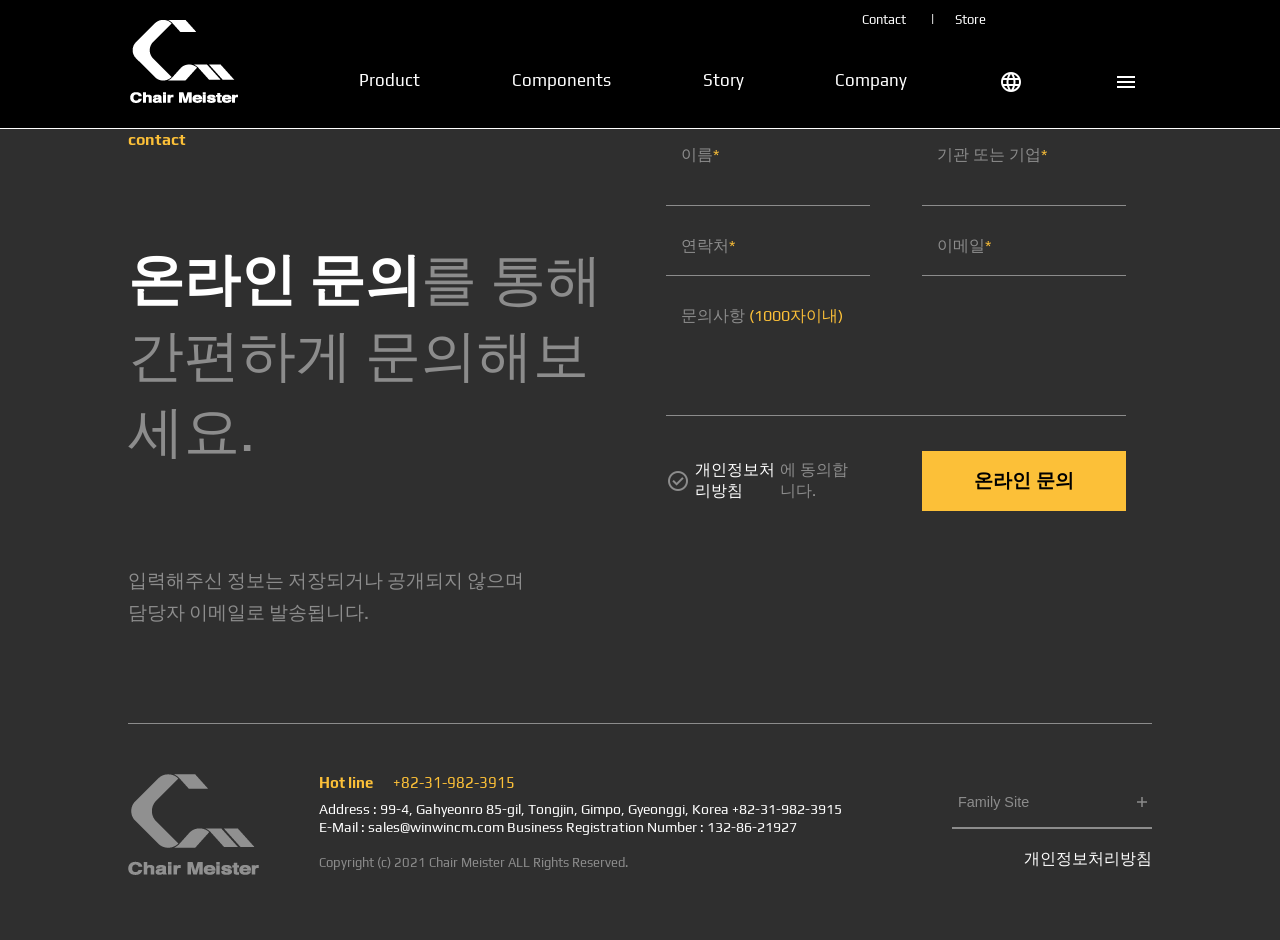
==== index.html @ ace6c412 "add add" ====
<!DOCTYPE html>
<html lang="ko">
  <head>
    <meta charset="UTF-8" />
    <meta http-equiv="X-UA-Compatible" content="IE=edge" />
    <meta name="viewport" content="width=device-width, initial-scale=1.0" />
    <title>체어마이스터 클론</title>
    <link rel="stylesheet" href="./css/common.css" />
    <link
      rel="stylesheet"
      href="https://fonts.googleapis.com/css2?family=Material+Symbols+Outlined:opsz,wght,FILL,GRAD@20..48,100..700,0..1,-50..200"
    />
  </head>
  <body>
    <header>
      <!-- <div class="bg"></div> -->
      <div class="visual-container">
        <div class="visual-wrap">
          <div class="logo">
            <a href="#" title="logo">
              <h1>
                <img src="./Img/logo/logo.png" alt="" />
              </h1>
            </a>
          </div>

          <!--****************************** nav ************************************ -->
          <div class="nav-wrap">
            <div class="nav-top">
              <!-- 퀵리스트 -->
              <div class="quick-list">
                <ul>
                  <li href="#">
                    <a href="#">Contact</a>
                  </li>
                  <li>
                    <a href="#">Store</a>
                  </li>
                </ul>
              </div>
              <!-- SNS -->
              <div class="sns">
                <ul>
                  <li>
                    <a href="#">
                      <img src="./Img/sns_icon/youtube2.png" alt="youtube" />
                    </a>
                  </li>
                  <li>
                    <a href="#">
                      <img src="./Img/sns_icon/facebook.png" alt="youtube" />
                    </a>
                  </li>
                  <li>
                    <a href="#">
                      <img src="./Img/sns_icon/instagram.png" alt="youtube" />
                    </a>
                  </li>
                  <li>
                    <a href="#">
                      <img src="./Img/sns_icon/twitter.png" alt="youtube" />
                    </a>
                  </li>
                </ul>
              </div>
            </div>

            <div class="nav-bottom">
              <ul>
                <li>
                  <div class="yellow-line">
                    <a href="#">Product</a>
                  </div>
                  <div class="nav-2dep">
                    <ul>
                      <li>
                        <a href="#">Task chair</a>
                      </li>
                      <li>
                        <a href="#">Multi chair</a>
                      </li>
                      <li>
                        <a href="#">Stool</a>
                      </li>
                    </ul>
                  </div>
                </li>
                <li>
                  <div class="yellow-line">
                    <a href="#">Components</a>
                  </div>
                  <div class="nav-2dep">
                    <ul>
                      <li>
                        <a href="#">Task chair</a>
                      </li>
                      <li>
                        <a href="#">Multi chair</a>
                      </li>
                      <li>
                        <a href="#">Stool</a>
                      </li>
                    </ul>
                  </div>
                </li>
                <li>
                  <div class="yellow-line">
                    <a href="#">Story</a>
                  </div>
                  <div class="nav-2dep">
                    <ul>
                      <li>
                        <a href="#">디자인&필라소피</a>
                      </li>
                      <li>
                        <a href="#">생산 및 테스트설비</a>
                      </li>
                      <li>
                        <a href="#">해외시장 개척</a>
                      </li>
                      <li>
                        <a href="#">국내 해외 납품사례</a>
                      </li>
                    </ul>
                  </div>
                </li>
                <li>
                  <div class="yellow-line">
                    <a href="#">Company</a>
                  </div>
                  <div class="nav-2dep">
                    <ul>
                      <li>
                        <a href="#">회사개요</a>
                      </li>
                      <li>
                        <a href="#">연혁</a>
                      </li>
                      <li>
                        <a href="#">사업장 안내</a>
                      </li>
                    </ul>
                  </div>
                </li>
                <li>
                  <a href="#">
                    <div class="language-box">
                      <span class="material-symbols-outlined"> language </span>
                      <!-- <ul>
                        <li>
                          <a href="#">KR</a>
                        </li>
                      </ul> -->
                    </div>
                  </a>
                </li>
                <li>
                  <a href="#">
                    <span class="material-symbols-outlined"> menu </span>
                  </a>
                </li>
              </ul>
            </div>
          </div>
        </div>
      </div>
    </header>

    <footer>
      <div class="footer-container">
        <div class="footer-top-wrap">
          <div class="footer-top">
            <div class="footer-top-left">
              <!-- 푸터 왼쪽 -->
              <span>contact</span>
              <h5>
                <span>온라인 문의</span>를 통해 <br />
                간편하게 문의해보세요.
              </h5>
              <p>
                입력해주신 정보는 저장되거나 공개되지 않으며 <br />
                담당자 이메일로 발송됩니다.
              </p>
            </div>
            <!-- 푸터 오른쪽 -->
            <form class="footer-top-right">
              <div class="footer-top-contents">
                <ul>
                  <li>
                    <div>이름<span>*</span></div>
                    <input type="text" />
                  </li>
                  <li>
                    <div>기관 또는 기업<span>*</span></div>
                    <input type="text" />
                  </li>
                  <li>
                    <div>연락처<span>*</span></div>
                    <input type="text" />
                  </li>
                  <li>
                    <div>이메일<span>*</span></div>
                    <input type="text" />
                  </li>
                  <li>
                    <div>문의사항 <span>(1000자이내)</span></div>
                    <textarea name="" id="" cols="30" rows="10"></textarea>
                  </li>
                </ul>
                <div class="footer-contact-btn">
                  <div class="agree-check-box">
                    <input type="check-box" id="onlineAgree" />
                    <label for="onlineAgree">
                      <span class="material-symbols-outlined">
                        check_circle
                      </span>
                      <a href="#">개인정보처리방침</a>에 동의합니다.
                    </label>
                  </div>
                  <button type="button">온라인 문의</button>
                </div>
              </div>
            </form>
          </div>
        </div>
        <div class="footer-bottom-container">
          <div class="footer-bottom-wrap">
            <div class="footer-bottom-left-wrap">
              <div class="footer-bottom-left">
                <img src="./Img/logo/footer_logo.png" alt="logo" />
                <div class="footer-adress">
                  <div class="footer-adress-text">
                    <p><span>Hot line</span>+82-31-982-3915</p>
                  </div>
                  <div class="footer-adress-text">
                    <p>
                      <span
                        >Address : 99-4, Gahyeonro 85-gil, Tongjin, Gimpo,
                        Gyeonggi, Korea </span
                      >+82-31-982-3915
                    </p>
                  </div>
                  <div class="footer-adress-text">
                    <p>
                      <span> E-Mail : sales@winwincm.com</span>
                      Business Registration Number : 132-86-21927
                    </p>
                  </div>
                  <div class="footer-copyright">
                    Copyright (c) 2021 Chair Meister ALL Rights Reserved.
                  </div>
                </div>
              </div>
            </div>
            <div class="footer-bottom-right">
              <div class="family-site-wrap">
                <div class="family-site-box">
                  <button>Family Site</button>
                  <span class="material-symbols-outlined"> add </span>
                  <ul>
                    <li><a href="#">Family Site1</a></li>
                    <li><a href="#">Family Site2</a></li>
                    <li><a href="#">Family Site3</a></li>
                  </ul>
                </div>
                <div class="personal"><a href="#">개인정보처리방침</a></div>
              </div>
            </div>
          </div>
        </div>
      </div>
    </footer>
  </body>
</html>
---- css/common.css ----
@charset "UTF-8";
@import url(../css/style.css);
@import url(../css/taskChair.css);
@import url(../css/multiChair.css);
@import url(../css/stool.css);
@import url(../css/siteMap.css);
@import url("https://fonts.googleapis.com/css2?family=Montserrat:wght@400;600;700&display=swap");
@import url("https://fonts.googleapis.com/css2?family=Play&display=swap");
html,
body {
  margin: 0px;
  padding: 0px;
  font-size: 16px;
  font-family: "Montserrat", sans-serif;
  /* background-color: grey; */
}

h1,
h2,
h3,
h4,
p,
figure {
  margin: 0px;
}

ul,
li {
  list-style-type: none;
  margin: 0px;
  padding: 0px;
}

img {
  vertical-align: middle;
}

a {
  color: #555;
  text-decoration: none;
}

* {
  box-sizing: border-box;
}

::after,
::before,
i,
em,
strong,
b,
code {
  display: inline-block;
}

/* header */
header::after {
  content: "";
  display: none;
  width: 100%;
  height: 300px;
  background-color: #fff;
}
header .visual-container {
  width: 100%;
}
header .visual-container .visual-wrap {
  width: 100%;
  top: 0;
  left: 0;
  right: 0;
  margin: 0 auto;
  display: flex;
  align-items: center;
  border-bottom: 1px solid #fff;
  background-color: #000;
  position: fixed;
  z-index: 999;
}
header .visual-container .visual-wrap .logo {
  top: 20px;
  left: 130px;
  position: absolute;
}
header .visual-container .visual-wrap .logo h1 img {
  width: 100%;
}
header .visual-container .visual-wrap .nav-wrap {
  width: 100%;
  /* nav-top */
}
header .visual-container .visual-wrap .nav-wrap .nav-top {
  width: 80%;
  margin: 0 auto;
  display: flex;
  justify-content: flex-end;
  right: 0;
}
header .visual-container .visual-wrap .nav-wrap .nav-top .quick-list {
  width: 150px;
  line-height: 12px;
}
header .visual-container .visual-wrap .nav-wrap .nav-top .quick-list ul {
  display: flex;
  font-family: "Play", sans-serif;
}
header .visual-container .visual-wrap .nav-wrap .nav-top .quick-list ul li:nth-child(1)::after {
  content: "|";
  color: #fff;
  margin: 0 20px;
}
header .visual-container .visual-wrap .nav-wrap .nav-top .quick-list ul li a {
  line-height: 40px;
  color: #fff;
  font-size: 13px;
  -webkit-text-decoration: none solid rgba(0, 0, 0, 0.73);
          text-decoration: none solid rgba(0, 0, 0, 0.73);
}
header .visual-container .visual-wrap .nav-wrap .nav-top .sns {
  line-height: 12px;
  margin: 0 20px;
}
header .visual-container .visual-wrap .nav-wrap .nav-top .sns ul {
  width: 100px;
  display: flex;
}
header .visual-container .visual-wrap .nav-wrap .nav-top .sns ul li {
  margin-right: 10px;
}
header .visual-container .visual-wrap .nav-wrap .nav-top .sns ul li:nth-child(4) {
  margin-right: 0px;
}
header .visual-container .visual-wrap .nav-wrap .nav-top .sns ul li a {
  line-height: 40px;
}
header .visual-container .visual-wrap .nav-wrap .nav-top .sns ul li a img {
  width: 100%;
}
header .visual-container .visual-wrap .nav-wrap .nav-bottom {
  width: 85%;
  margin: 30px auto;
  display: flex;
  justify-content: flex-end;
}
header .visual-container .visual-wrap .nav-wrap .nav-bottom > ul {
  width: 80%;
  display: flex;
  justify-content: space-between;
}
header .visual-container .visual-wrap .nav-wrap .nav-bottom > ul > li {
  position: relative;
  margin: 0 auto;
}
header .visual-container .visual-wrap .nav-wrap .nav-bottom > ul > li .yellow-line {
  width: 100%;
}
header .visual-container .visual-wrap .nav-wrap .nav-bottom > ul > li .yellow-line::after {
  position: absolute;
  bottom: 8px;
  left: 0;
  content: "";
  width: 0;
  height: 1px;
  border-bottom: 8px solid #fcc038;
  z-index: -1;
  transform: scaleX(0);
  transition: transform 250ms ease-in-out;
}
header .visual-container .visual-wrap .nav-wrap .nav-bottom > ul > li .yellow-line:hover::after {
  width: 100%;
  transform: scaleX(1);
}
header .visual-container .visual-wrap .nav-wrap .nav-bottom > ul > li .yellow-line a {
  color: #fff;
  font-size: 17px;
  font-family: "Play", sans-serif;
}
header .visual-container .visual-wrap .nav-wrap .nav-bottom > ul > li:nth-child(5) a {
  color: #fff;
  position: relative;
}
header .visual-container .visual-wrap .nav-wrap .nav-bottom > ul > li:nth-child(5) a .language-box::after {
  display: block;
  position: absolute;
  content: "";
  top: -2px;
  left: -1px;
  width: 100%;
  height: 0;
  z-index: -1;
  border-radius: 16px;
}
header .visual-container .visual-wrap .nav-wrap .nav-bottom > ul > li:nth-child(5) a .language-box:hover::after {
  padding: 0 2px;
  background-color: red;
  width: 100%;
  height: 70px;
  transition: all 500ms;
}
header .visual-container .visual-wrap .nav-wrap .nav-bottom > ul > li:nth-child(6) a {
  color: #fff;
}
header .visual-container .visual-wrap .nav-wrap .nav-bottom > ul .nav-2dep {
  display: none;
  width: 100%;
  position: absolute;
  top: 70px;
  text-align: center;
  z-index: 999;
}
header .visual-container .visual-wrap .nav-wrap .nav-bottom > ul .nav-2dep ul {
  display: flex;
  flex-direction: column;
}
header .visual-container .visual-wrap .nav-wrap .nav-bottom > ul .nav-2dep ul li {
  white-space: nowrap;
  position: relative;
  margin: 0 auto;
}
header .visual-container .visual-wrap .nav-wrap .nav-bottom > ul .nav-2dep ul li::after {
  display: block;
  position: absolute;
  content: "";
  left: 0;
  bottom: 0;
  width: 0;
  height: 1;
  border-bottom: 1px solid #000;
  transform: scaleX(0);
  transition: transform 250ms ease-in-out;
}
header .visual-container .visual-wrap .nav-wrap .nav-bottom > ul .nav-2dep ul li:hover::after {
  width: 100%;
  transform: scaleX(1);
}
header .visual-container .visual-wrap .nav-wrap .nav-bottom > ul .nav-2dep ul li a {
  line-height: 30px;
  -webkit-text-decoration: none solid #8c8c8c;
          text-decoration: none solid #8c8c8c;
  font-size: 14px;
  font-family: "Play", sans-serif;
}
header .visual-container .visual-wrap .nav-wrap .nav-bottom > ul .nav-2dep ul li a:hover {
  color: #000;
  transition: all 300ms;
}

/* footer */
.footer-container {
  width: 100%;
  background-color: #2f2f2f;
  font-family: "Play", sans-serif;
}
.footer-container .footer-top-wrap {
  width: 80%;
  margin: 0 auto;
  border-bottom: 1px solid #8c8c8c;
  margin-bottom: 50px;
}
.footer-container .footer-top-wrap .footer-top {
  display: flex;
  justify-content: space-between;
}
.footer-container .footer-top-wrap .footer-top .footer-top-left {
  width: 50%;
  padding: 130px 0 94px;
}
.footer-container .footer-top-wrap .footer-top .footer-top-left > span {
  font-size: 16px;
  font-weight: bold;
  color: #fcc038;
}
.footer-container .footer-top-wrap .footer-top .footer-top-left h5 {
  font-size: 56px;
  color: #8c8c8c;
  font-weight: 300;
}
.footer-container .footer-top-wrap .footer-top .footer-top-left h5 span {
  color: #fff;
  font-weight: bold;
}
.footer-container .footer-top-wrap .footer-top .footer-top-left p {
  font-size: 1.2rem;
  line-height: 1.68;
  color: #8c8c8c;
  font-weight: 300;
}
.footer-container .footer-top-wrap .footer-top .footer-top-right {
  width: 50%;
  padding: 130px 0 94px;
  font-family: "Play", sans-serif;
}
.footer-container .footer-top-wrap .footer-top .footer-top-right .footer-top-contents {
  width: 100%;
}
.footer-container .footer-top-wrap .footer-top .footer-top-right .footer-top-contents ul {
  width: 100%;
  display: flex;
  flex-wrap: wrap;
  justify-content: space-around;
  border-bottom: #8c8c8c;
}
.footer-container .footer-top-wrap .footer-top .footer-top-right .footer-top-contents ul ::after {
  content: "";
  position: absolute;
  bottom: 0;
  left: 0;
  width: 100%;
  height: 1px;
  background-color: #8c8c8c;
}
.footer-container .footer-top-wrap .footer-top .footer-top-right .footer-top-contents ul li {
  position: relative;
  width: 40%;
  margin: 15px 10px;
  padding: 0 15px;
}
.footer-container .footer-top-wrap .footer-top .footer-top-right .footer-top-contents ul li:nth-child(5) {
  width: 90%;
}
.footer-container .footer-top-wrap .footer-top .footer-top-right .footer-top-contents ul li:nth-child(5) > div {
  float: left;
}
.footer-container .footer-top-wrap .footer-top .footer-top-right .footer-top-contents ul li:nth-child(5) textarea {
  width: 100%;
  height: 85px;
  border: 0;
  background-color: transparent;
  resize: none;
}
.footer-container .footer-top-wrap .footer-top .footer-top-right .footer-top-contents ul li div {
  float: left;
  color: #8c8c8c;
}
.footer-container .footer-top-wrap .footer-top .footer-top-right .footer-top-contents ul li div > span {
  color: #fcc038;
}
.footer-container .footer-top-wrap .footer-top .footer-top-right .footer-top-contents ul li input {
  float: left;
  width: calc(100% - 70px);
  height: 40px;
  border: 0;
  background-color: transparent;
}
.footer-container .footer-top-wrap .footer-top .footer-top-right .footer-top-contents .footer-contact-btn {
  display: flex;
  justify-content: center;
  align-items: center;
  margin-top: 20px;
}
.footer-container .footer-top-wrap .footer-top .footer-top-right .footer-top-contents .footer-contact-btn .agree-check-box {
  width: 50%;
}
.footer-container .footer-top-wrap .footer-top .footer-top-right .footer-top-contents .footer-contact-btn .agree-check-box > input {
  display: none;
}
.footer-container .footer-top-wrap .footer-top .footer-top-right .footer-top-contents .footer-contact-btn .agree-check-box > label {
  width: 72%;
  display: flex;
  align-items: center;
  color: #8c8c8c;
}
.footer-container .footer-top-wrap .footer-top .footer-top-right .footer-top-contents .footer-contact-btn .agree-check-box > label .material-symbols-outlined {
  color: #8c8c8c;
  margin-right: 5px;
}
.footer-container .footer-top-wrap .footer-top .footer-top-right .footer-top-contents .footer-contact-btn .agree-check-box > label > a {
  color: #fff;
}
.footer-container .footer-top-wrap .footer-top .footer-top-right .footer-top-contents .footer-contact-btn button {
  width: 40%;
  height: 60px;
  border: none;
  font-size: 1.2rem;
  font-weight: bold;
  color: #000;
  background-color: #fcc038;
}
.footer-container .footer-bottom-container {
  width: 100%;
}
.footer-container .footer-bottom-container .footer-bottom-wrap {
  display: flex;
  width: 80%;
  margin: 0 auto;
  padding-bottom: 65px;
}
.footer-container .footer-bottom-container .footer-bottom-wrap .footer-bottom-left-wrap {
  width: 100%;
}
.footer-container .footer-bottom-container .footer-bottom-wrap .footer-bottom-left-wrap .footer-bottom-left {
  display: flex;
}
.footer-container .footer-bottom-container .footer-bottom-wrap .footer-bottom-left-wrap .footer-bottom-left .footer-adress {
  margin-left: 60px;
}
.footer-container .footer-bottom-container .footer-bottom-wrap .footer-bottom-left-wrap .footer-bottom-left .footer-adress .footer-adress-text:nth-child(1) {
  margin-bottom: 10px;
  font-size: 15px;
  color: #fcc038;
}
.footer-container .footer-bottom-container .footer-bottom-wrap .footer-bottom-left-wrap .footer-bottom-left .footer-adress .footer-adress-text:nth-child(1) span {
  font-weight: bold;
  margin-right: 20px;
}
.footer-container .footer-bottom-container .footer-bottom-wrap .footer-bottom-left-wrap .footer-bottom-left .footer-adress .footer-adress-text:nth-child(2) {
  font-size: 14px;
  color: #fff;
  margin-bottom: 2px;
}
.footer-container .footer-bottom-container .footer-bottom-wrap .footer-bottom-left-wrap .footer-bottom-left .footer-adress .footer-adress-text:nth-child(3) {
  font-size: 14px;
  color: #fff;
  margin-bottom: 20px;
}
.footer-container .footer-bottom-container .footer-bottom-wrap .footer-bottom-left-wrap .footer-bottom-left .footer-adress .footer-copyright {
  font-size: 13px;
  color: #8c8c8c;
}
.footer-container .footer-bottom-right .family-site-wrap .family-site-box {
  position: relative;
  width: 200px;
}
.footer-container .footer-bottom-right .family-site-wrap .family-site-box button {
  display: block;
  width: 100%;
  height: 55px;
  line-height: 55px;
  text-align: left;
  font-size: 0.9rem;
  color: #8c8c8c;
  background-color: transparent;
  /* color: rgba(255, 255, 255, 0.63); */
  border-width: 0px;
  border-bottom: 2px solid #8c8c8c;
}
.footer-container .footer-bottom-right .family-site-wrap .family-site-box span {
  position: absolute;
  font-size: 20px;
  right: 0;
  top: 18px;
  color: #8c8c8c;
}
.footer-container .footer-bottom-right .family-site-wrap .family-site-box ul {
  display: none;
  width: 100%;
  position: absolute;
  bottom: 100%;
  padding: 10px 0;
  font-size: 14px;
  background-color: #fff;
  line-height: 25px;
}
.footer-container .footer-bottom-right .family-site-wrap .family-site-box ul li a {
  padding: 10px;
}
.footer-container .footer-bottom-right .family-site-wrap .personal {
  margin-top: 20px;
  text-align: right;
}
.footer-container .footer-bottom-right .family-site-wrap .personal a {
  color: #fff;
}

/* ====================================== 반응형 1220px  ================================= */
@media (max-width: 1220px) {
  header .visual-container {
    width: 100%;
  }
  header .visual-container .visual-wrap {
    width: 100%;
    top: 0;
    left: 0;
    right: 0;
    margin: 0 auto;
    display: flex;
    align-items: center;
    border-bottom: 1px solid #fff;
    background-color: #000;
    position: fixed;
    z-index: 999;
  }
  header .visual-container .visual-wrap .logo {
    transform: scale(0.7);
    left: 10px;
    top: 3px;
  }
  header .visual-container .visual-wrap .logo h1 img {
    width: 100%;
  }
  header .visual-container .visual-wrap .nav-wrap {
    width: 100%;
    /* nav-top */
  }
  header .visual-container .visual-wrap .nav-wrap .nav-top {
    width: 80%;
    margin: 0 auto;
    display: none;
    justify-content: flex-end;
    right: 0;
  }
  header .visual-container .visual-wrap .nav-wrap .nav-top .quick-list {
    width: 150px;
    line-height: 12px;
  }
  header .visual-container .visual-wrap .nav-wrap .nav-top .quick-list ul {
    display: flex;
    font-family: "Play", sans-serif;
  }
  header .visual-container .visual-wrap .nav-wrap .nav-top .quick-list ul li:nth-child(1)::after {
    content: "|";
    color: #fff;
    margin: 0 20px;
  }
  header .visual-container .visual-wrap .nav-wrap .nav-top .quick-list ul li a {
    line-height: 40px;
    color: #fff;
    font-size: 13px;
    -webkit-text-decoration: none solid rgba(0, 0, 0, 0.73);
            text-decoration: none solid rgba(0, 0, 0, 0.73);
  }
  header .visual-container .visual-wrap .nav-wrap .nav-top .sns {
    line-height: 12px;
    margin: 0 20px;
  }
  header .visual-container .visual-wrap .nav-wrap .nav-top .sns ul {
    width: 100px;
    display: flex;
  }
  header .visual-container .visual-wrap .nav-wrap .nav-top .sns ul li {
    margin-right: 10px;
  }
  header .visual-container .visual-wrap .nav-wrap .nav-top .sns ul li:nth-child(4) {
    margin-right: 0px;
  }
  header .visual-container .visual-wrap .nav-wrap .nav-top .sns ul li a {
    line-height: 40px;
  }
  header .visual-container .visual-wrap .nav-wrap .nav-top .sns ul li a img {
    width: 100%;
  }
  header .visual-container .visual-wrap .nav-wrap .nav-bottom {
    width: 85%;
    margin: 30px auto;
    display: flex;
    justify-content: flex-end;
  }
  header .visual-container .visual-wrap .nav-wrap .nav-bottom > ul {
    width: 100px;
    position: relative;
    right: -70px;
  }
  header .visual-container .visual-wrap .nav-wrap .nav-bottom > ul > li {
    margin: 0 auto;
  }
  header .visual-container .visual-wrap .nav-wrap .nav-bottom > ul > li:nth-child(-n+4) {
    display: none;
  }
  header .visual-container .visual-wrap .nav-wrap .nav-bottom > ul > li .yellow-line {
    width: 100%;
  }
  header .visual-container .visual-wrap .nav-wrap .nav-bottom > ul > li .yellow-line::after {
    position: absolute;
    bottom: 8px;
    left: 0;
    content: "";
    width: 0;
    height: 1px;
    border-bottom: 8px solid #fcc038;
    z-index: -1;
    transform: scaleX(0);
    transition: transform 250ms ease-in-out;
  }
  header .visual-container .visual-wrap .nav-wrap .nav-bottom > ul > li .yellow-line:hover::after {
    width: 100%;
    transform: scaleX(1);
  }
  header .visual-container .visual-wrap .nav-wrap .nav-bottom > ul > li .yellow-line a {
    color: #fff;
    font-size: 17px;
    font-family: "Play", sans-serif;
  }
  header .visual-container .visual-wrap .nav-wrap .nav-bottom > ul > li:nth-child(5) a {
    color: #fff;
    position: relative;
  }
  header .visual-container .visual-wrap .nav-wrap .nav-bottom > ul > li:nth-child(5) a .language-box::after {
    display: block;
    position: absolute;
    content: "";
    top: -2px;
    left: -1px;
    width: 100%;
    height: 0;
    z-index: -1;
    border-radius: 16px;
  }
  header .visual-container .visual-wrap .nav-wrap .nav-bottom > ul > li:nth-child(5) a .language-box:hover::after {
    padding: 0 2px;
    background-color: red;
    width: 100%;
    height: 70px;
    transition: all 500ms;
  }
  header .visual-container .visual-wrap .nav-wrap .nav-bottom > ul > li:nth-child(6) a {
    color: #fff;
  }
  header .visual-container .visual-wrap .nav-wrap .nav-bottom > ul .nav-2dep {
    display: none;
    width: 100%;
    position: absolute;
    top: 70px;
    text-align: center;
    z-index: 999;
  }
  header .visual-container .visual-wrap .nav-wrap .nav-bottom > ul .nav-2dep ul {
    display: flex;
    flex-direction: column;
  }
  header .visual-container .visual-wrap .nav-wrap .nav-bottom > ul .nav-2dep ul li {
    white-space: nowrap;
    position: relative;
    margin: 0 auto;
  }
  header .visual-container .visual-wrap .nav-wrap .nav-bottom > ul .nav-2dep ul li::after {
    display: block;
    position: absolute;
    content: "";
    left: 0;
    bottom: 0;
    width: 0;
    height: 1;
    border-bottom: 1px solid #000;
    transform: scaleX(0);
    transition: transform 250ms ease-in-out;
  }
  header .visual-container .visual-wrap .nav-wrap .nav-bottom > ul .nav-2dep ul li:hover::after {
    width: 100%;
    transform: scaleX(1);
  }
  header .visual-container .visual-wrap .nav-wrap .nav-bottom > ul .nav-2dep ul li a {
    line-height: 30px;
    -webkit-text-decoration: none solid #8c8c8c;
            text-decoration: none solid #8c8c8c;
    font-size: 14px;
    font-family: "Play", sans-serif;
  }
  header .visual-container .visual-wrap .nav-wrap .nav-bottom > ul .nav-2dep ul li a:hover {
    color: #000;
    transition: all 300ms;
  }
}
/* ===========================  반응형 1024px  =============================================== */
@media (max-width: 1024px) {
  /* footer */
  .footer-container {
    width: 100%;
    background-color: #2f2f2f;
    font-family: "Play", sans-serif;
  }
  .footer-container .footer-top-wrap .footer-top {
    display: block;
  }
  .footer-container .footer-top-wrap .footer-top .footer-top-left {
    width: 100%;
    text-align: center;
  }
  .footer-container .footer-top-wrap .footer-top .footer-top-left > span {
    font-size: 16px;
    font-weight: bold;
    color: #fcc038;
  }
  .footer-container .footer-top-wrap .footer-top .footer-top-left h5 {
    font-size: 56px;
    color: #8c8c8c;
    font-weight: 300;
  }
  .footer-container .footer-top-wrap .footer-top .footer-top-left h5 span {
    color: #fff;
    font-weight: bold;
  }
  .footer-container .footer-top-wrap .footer-top .footer-top-left p {
    font-size: 1.2rem;
    line-height: 1.68;
    color: #8c8c8c;
    font-weight: 300;
  }
  .footer-container .footer-top-wrap .footer-top .footer-top-right {
    width: 50%;
    padding: 130px 0 94px;
    font-family: "Play", sans-serif;
  }
  .footer-container .footer-top-wrap .footer-top .footer-top-right .footer-top-contents {
    width: 100%;
  }
  .footer-container .footer-top-wrap .footer-top .footer-top-right .footer-top-contents ul {
    width: 100%;
    display: flex;
    flex-wrap: wrap;
    justify-content: space-around;
    border-bottom: #8c8c8c;
  }
  .footer-container .footer-top-wrap .footer-top .footer-top-right .footer-top-contents ul ::after {
    content: "";
    position: absolute;
    bottom: 0;
    left: 0;
    width: 100%;
    height: 1px;
    background-color: #8c8c8c;
  }
  .footer-container .footer-top-wrap .footer-top .footer-top-right .footer-top-contents ul li {
    position: relative;
    width: 40%;
    margin: 15px 10px;
    padding: 0 15px;
  }
  .footer-container .footer-top-wrap .footer-top .footer-top-right .footer-top-contents ul li:nth-child(5) {
    width: 90%;
  }
  .footer-container .footer-top-wrap .footer-top .footer-top-right .footer-top-contents ul li:nth-child(5) > div {
    float: left;
  }
  .footer-container .footer-top-wrap .footer-top .footer-top-right .footer-top-contents ul li:nth-child(5) textarea {
    width: 100%;
    height: 85px;
    border: 0;
    background-color: transparent;
    resize: none;
  }
  .footer-container .footer-top-wrap .footer-top .footer-top-right .footer-top-contents ul li div {
    float: left;
    color: #8c8c8c;
  }
  .footer-container .footer-top-wrap .footer-top .footer-top-right .footer-top-contents ul li div > span {
    color: #fcc038;
  }
  .footer-container .footer-top-wrap .footer-top .footer-top-right .footer-top-contents ul li input {
    float: left;
    width: calc(100% - 70px);
    height: 40px;
    border: 0;
    background-color: transparent;
  }
  .footer-container .footer-top-wrap .footer-top .footer-top-right .footer-top-contents .footer-contact-btn {
    display: flex;
    justify-content: center;
    align-items: center;
    margin-top: 20px;
  }
  .footer-container .footer-top-wrap .footer-top .footer-top-right .footer-top-contents .footer-contact-btn .agree-check-box {
    width: 50%;
  }
  .footer-container .footer-top-wrap .footer-top .footer-top-right .footer-top-contents .footer-contact-btn .agree-check-box > input {
    display: none;
  }
  .footer-container .footer-top-wrap .footer-top .footer-top-right .footer-top-contents .footer-contact-btn .agree-check-box > label {
    width: 72%;
    display: flex;
    align-items: center;
    color: #8c8c8c;
  }
  .footer-container .footer-top-wrap .footer-top .footer-top-right .footer-top-contents .footer-contact-btn .agree-check-box > label .material-symbols-outlined {
    color: #8c8c8c;
    margin-right: 5px;
  }
  .footer-container .footer-top-wrap .footer-top .footer-top-right .footer-top-contents .footer-contact-btn .agree-check-box > label > a {
    color: #fff;
  }
  .footer-container .footer-top-wrap .footer-top .footer-top-right .footer-top-contents .footer-contact-btn button {
    width: 40%;
    height: 60px;
    border: none;
    font-size: 1.2rem;
    font-weight: bold;
    color: #000;
    background-color: #fcc038;
  }
  .footer-container .footer-bottom-container {
    width: 100%;
  }
  .footer-container .footer-bottom-container .footer-bottom-wrap {
    display: flex;
    width: 80%;
    margin: 0 auto;
    padding-bottom: 65px;
  }
  .footer-container .footer-bottom-container .footer-bottom-wrap .footer-bottom-left-wrap {
    width: 100%;
  }
  .footer-container .footer-bottom-container .footer-bottom-wrap .footer-bottom-left-wrap .footer-bottom-left {
    display: flex;
  }
  .footer-container .footer-bottom-container .footer-bottom-wrap .footer-bottom-left-wrap .footer-bottom-left .footer-adress {
    margin-left: 60px;
  }
  .footer-container .footer-bottom-container .footer-bottom-wrap .footer-bottom-left-wrap .footer-bottom-left .footer-adress .footer-adress-text:nth-child(1) {
    margin-bottom: 10px;
    font-size: 15px;
    color: #fcc038;
  }
  .footer-container .footer-bottom-container .footer-bottom-wrap .footer-bottom-left-wrap .footer-bottom-left .footer-adress .footer-adress-text:nth-child(1) span {
    font-weight: bold;
    margin-right: 20px;
  }
  .footer-container .footer-bottom-container .footer-bottom-wrap .footer-bottom-left-wrap .footer-bottom-left .footer-adress .footer-adress-text:nth-child(2) {
    font-size: 14px;
    color: #fff;
    margin-bottom: 2px;
  }
  .footer-container .footer-bottom-container .footer-bottom-wrap .footer-bottom-left-wrap .footer-bottom-left .footer-adress .footer-adress-text:nth-child(3) {
    font-size: 14px;
    color: #fff;
    margin-bottom: 20px;
  }
  .footer-container .footer-bottom-container .footer-bottom-wrap .footer-bottom-left-wrap .footer-bottom-left .footer-adress .footer-copyright {
    font-size: 13px;
    color: #8c8c8c;
  }
  .footer-container .footer-bottom-right .family-site-wrap .family-site-box {
    position: relative;
    width: 200px;
  }
  .footer-container .footer-bottom-right .family-site-wrap .family-site-box button {
    display: block;
    width: 100%;
    height: 55px;
    line-height: 55px;
    text-align: left;
    font-size: 0.9rem;
    color: #8c8c8c;
    background-color: transparent;
    /* color: rgba(255, 255, 255, 0.63); */
    border-width: 0px;
    border-bottom: 2px solid #8c8c8c;
  }
  .footer-container .footer-bottom-right .family-site-wrap .family-site-box span {
    position: absolute;
    font-size: 20px;
    right: 0;
    top: 18px;
    color: #8c8c8c;
  }
  .footer-container .footer-bottom-right .family-site-wrap .family-site-box ul {
    display: none;
    width: 100%;
    position: absolute;
    bottom: 100%;
    padding: 10px 0;
    font-size: 14px;
    background-color: #fff;
    line-height: 25px;
  }
  .footer-container .footer-bottom-right .family-site-wrap .family-site-box ul li a {
    padding: 10px;
  }
  .footer-container .footer-bottom-right .family-site-wrap .personal {
    margin-top: 20px;
    text-align: right;
  }
  .footer-container .footer-bottom-right .family-site-wrap .personal a {
    color: #fff;
  }
}/*# sourceMappingURL=common.css.map */
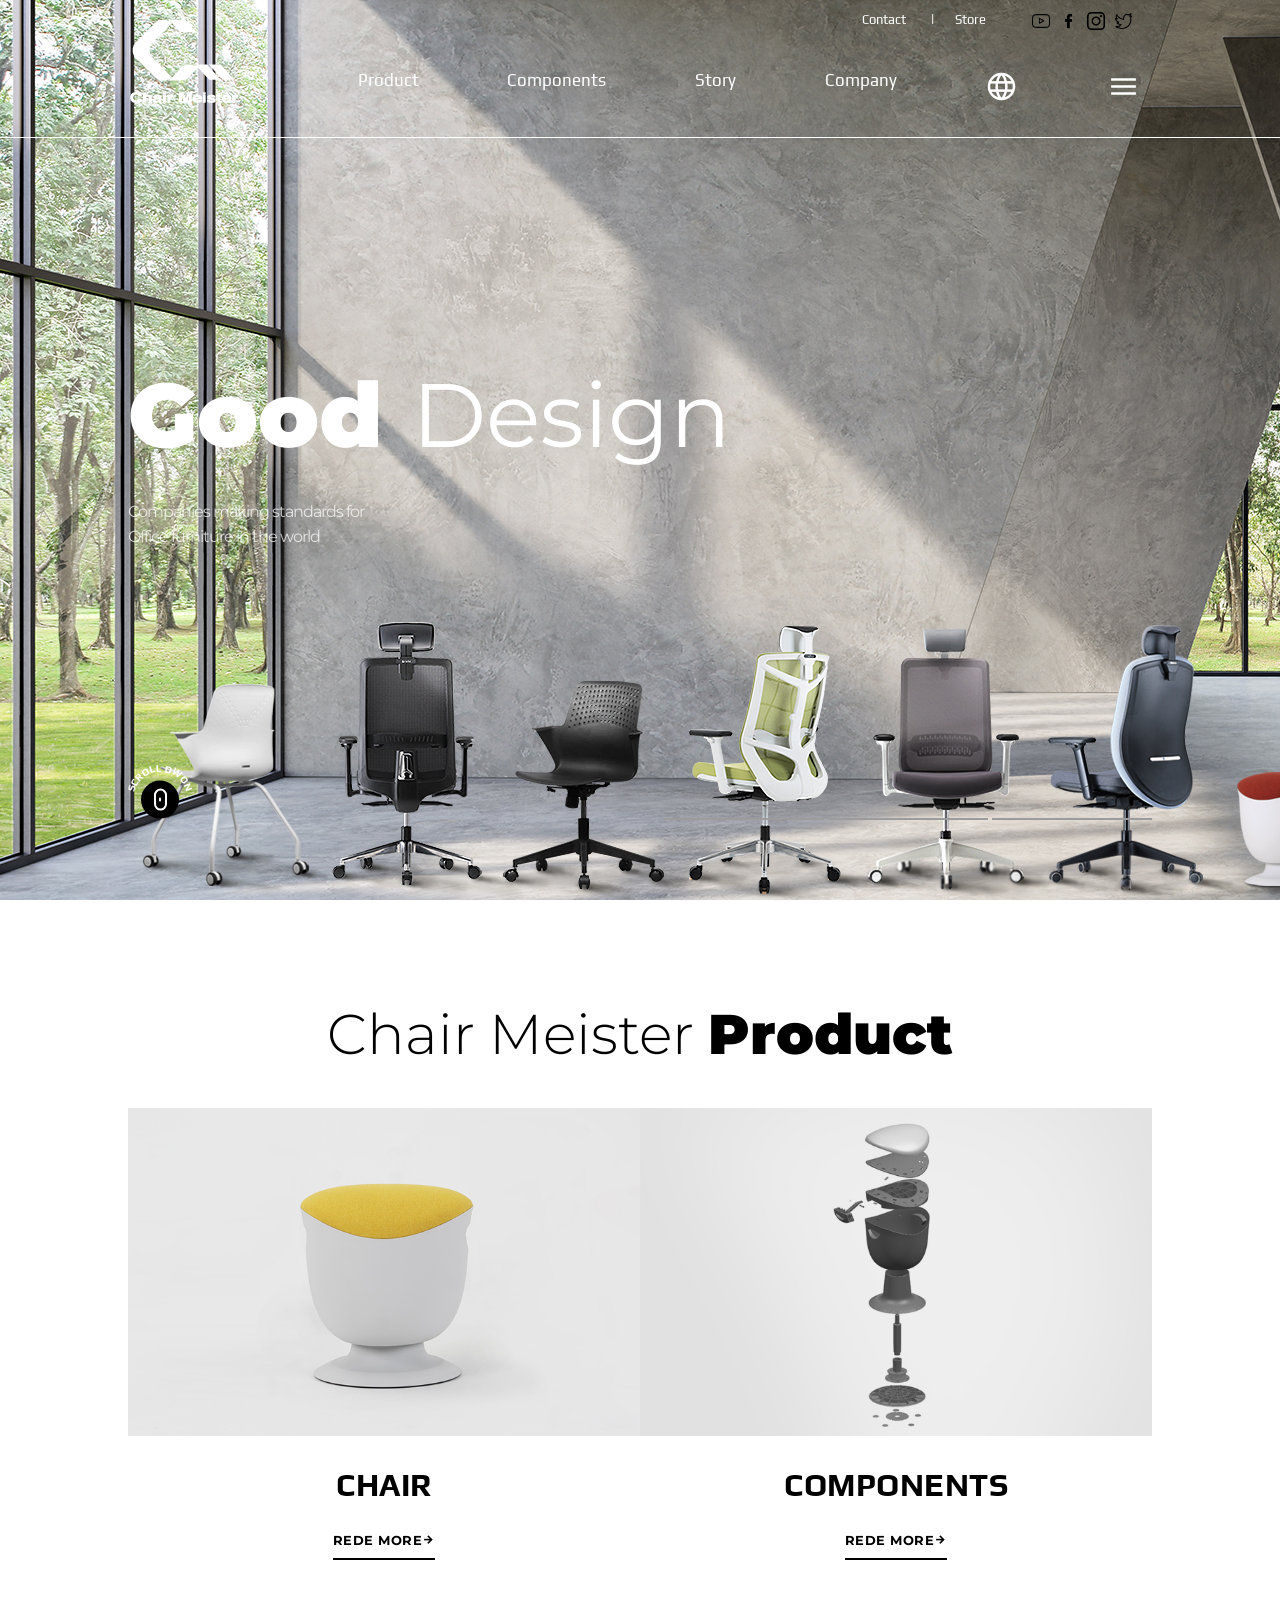
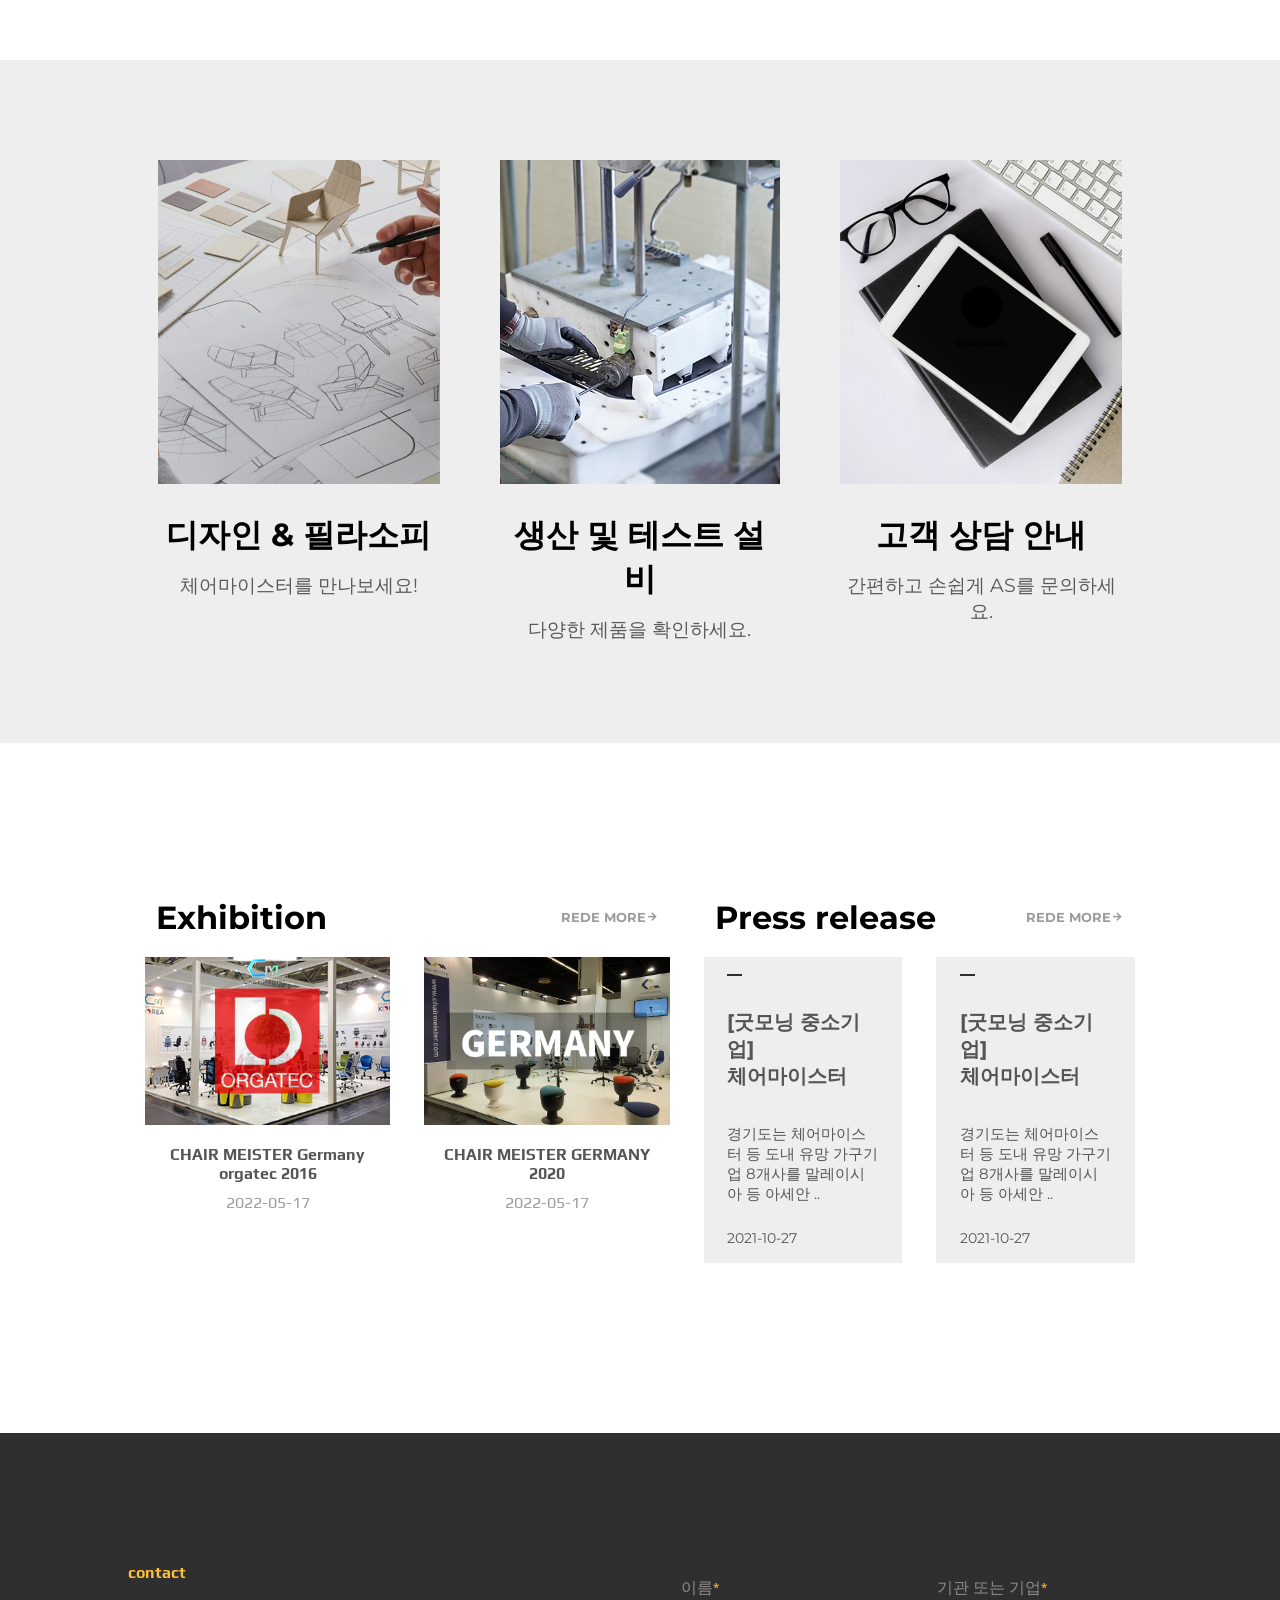
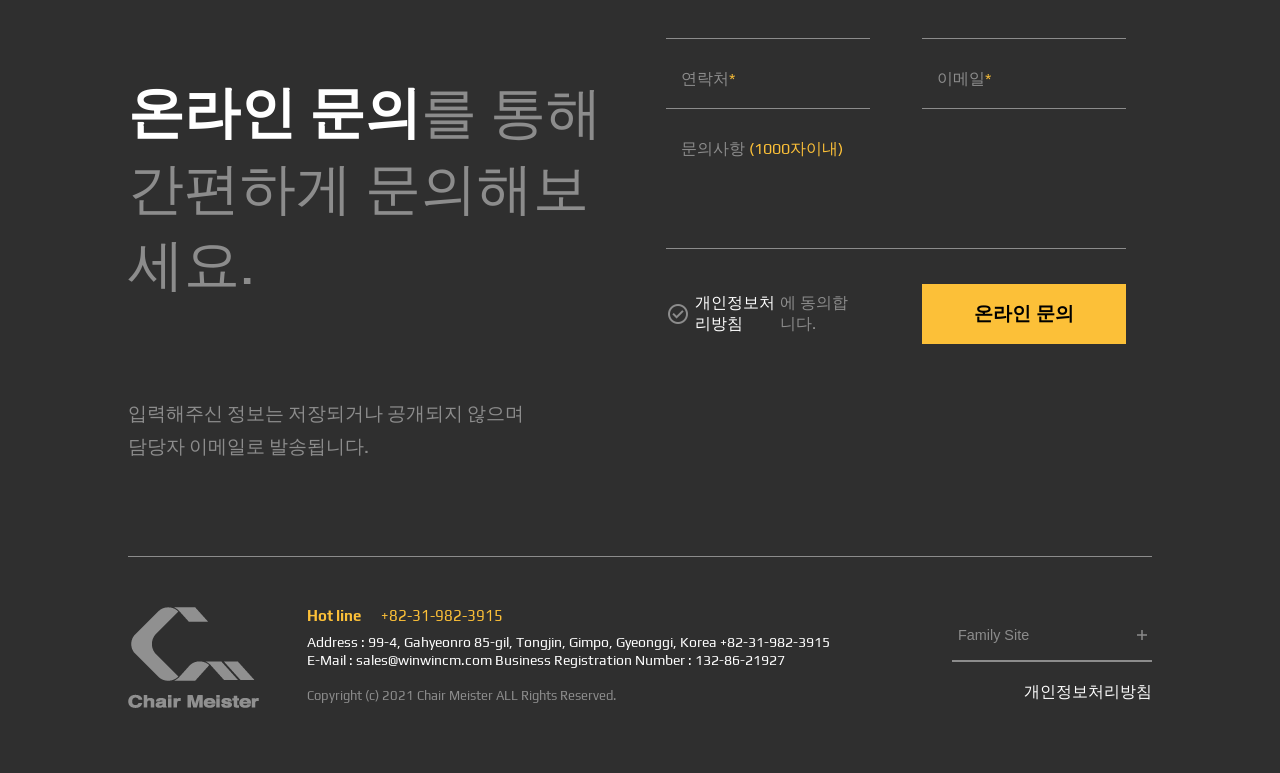
==== commit 6695f4b5: "correct_2  correct_2" ====
--- a/index.html
+++ b/index.html
@@ -4,16 +4,16 @@
     <meta charset="UTF-8" />
     <meta http-equiv="X-UA-Compatible" content="IE=edge" />
     <meta name="viewport" content="width=device-width, initial-scale=1.0" />
-    <title>체어마이스터 클론</title>
-    <link rel="stylesheet" href="./css/common.css" />
+    <title>main</title>
+    <link rel="stylesheet" href="./css/style.css" />
     <link
       rel="stylesheet"
-      href="https://fonts.googleapis.com/css2?family=Material+Symbols+Outlined:opsz,wght,FILL,GRAD@20..48,100..700,0..1,-50..200"
+      href="https://fonts.googleapis.com/css2?family=Material+Symbols+Outlined:opsz,wght,FILL,GRAD@48,400,0,0"
     />
   </head>
   <body>
     <header>
-      <!-- <div class="bg"></div> -->
+      <div class="bg"></div>
       <div class="visual-container">
         <div class="visual-wrap">
           <div class="logo">
@@ -68,9 +68,7 @@
             <div class="nav-bottom">
               <ul>
                 <li>
-                  <div class="yellow-line">
-                    <a href="#">Product</a>
-                  </div>
+                  <a href="#">Product</a>
                   <div class="nav-2dep">
                     <ul>
                       <li>
@@ -86,9 +84,7 @@
                   </div>
                 </li>
                 <li>
-                  <div class="yellow-line">
-                    <a href="#">Components</a>
-                  </div>
+                  <a href="#">Components</a>
                   <div class="nav-2dep">
                     <ul>
                       <li>
@@ -104,9 +100,7 @@
                   </div>
                 </li>
                 <li>
-                  <div class="yellow-line">
-                    <a href="#">Story</a>
-                  </div>
+                  <a href="#">Story</a>
                   <div class="nav-2dep">
                     <ul>
                       <li>
@@ -125,9 +119,7 @@
                   </div>
                 </li>
                 <li>
-                  <div class="yellow-line">
-                    <a href="#">Company</a>
-                  </div>
+                  <a href="#">Company</a>
                   <div class="nav-2dep">
                     <ul>
                       <li>
@@ -144,14 +136,7 @@
                 </li>
                 <li>
                   <a href="#">
-                    <div class="language-box">
-                      <span class="material-symbols-outlined"> language </span>
-                      <!-- <ul>
-                        <li>
-                          <a href="#">KR</a>
-                        </li>
-                      </ul> -->
-                    </div>
+                    <span class="material-symbols-outlined"> language </span>
                   </a>
                 </li>
                 <li>
@@ -165,6 +150,195 @@
         </div>
       </div>
     </header>
+
+    <div class="main-container">
+      <div class="main-contents-wrap">
+        <div class="visual-wrap">
+          <div class="visual-img-wrap">
+            <figure>
+              <img src="./Img/main_visual/main_visual_01.jpg" alt="" />
+            </figure>
+            <figure>
+              <img src="./Img/main_visual/main_visual_02.jpg" alt="" />
+            </figure>
+            <figure>
+              <img src="./Img/main_visual/main_visual_03.jpg" alt="" />
+            </figure>
+          </div>
+          <div class="visual-text-container">
+            <div class="visual-text-wrap">
+              <p><span>Good</span>Design</p>
+              <p>
+                Companies making standards for<br />
+                Office furniture in the world
+              </p>
+            </div>
+          </div>
+          <div class="icons-container">
+            <div class="icons">
+              <div class="scroll">
+                <img src="./Img/scroll_txt.png" alt="" />
+                <div class="scroll-black-box">
+                  <span></span>
+                </div>
+              </div>
+              <div class="bars">
+                <span></span>
+                <span></span>
+                <span></span>
+              </div>
+            </div>
+          </div>
+        </div>
+
+        <div class="main-product-container">
+          <div class="main-product-wrap">
+            <div class="main-product-title">
+              <h2>Chair Meister <span>Product</span></h2>
+            </div>
+            <ul>
+              <li>
+                <a href="#">
+                  <img src="./Img/main_img/main_product_img01.jpg" alt="" />
+                  <p>CHAIR</p>
+                  <div class="product-text">
+                    <span> REDE MORE </span>
+                    <span class="material-symbols-outlined">
+                      arrow_forward
+                    </span>
+                  </div>
+                </a>
+              </li>
+              <li>
+                <a href="#">
+                  <img src="./Img/main_img/main_product_img02.jpg" alt="" />
+                  <p>COMPONENTS</p>
+                  <div class="product-text">
+                    <span> REDE MORE </span>
+                    <span class="material-symbols-outlined">
+                      arrow_forward
+                    </span>
+                  </div>
+                </a>
+              </li>
+            </ul>
+          </div>
+        </div>
+
+        <div class="main-quick-container">
+          <div class="main-quick-wrap">
+            <ul>
+              <li>
+                <a href="#">
+                  <img src="./Img/main_img/main_quick_img01.jpg" alt="" />
+                  <div class="quick-text">
+                    <p>디자인 & 필라소피</p>
+                    <span>체어마이스터를 만나보세요!</span>
+                  </div>
+                </a>
+              </li>
+              <li>
+                <a href="#">
+                  <img src="./Img/main_img/main_quick_img02.jpg" alt="" />
+                  <div class="quick-text">
+                    <p>생산 및 테스트 설비</p>
+                    <span>다양한 제품을 확인하세요.</span>
+                  </div>
+                </a>
+              </li>
+              <li>
+                <a href="#">
+                  <img src="./Img/main_img/main_quick_img03.jpg" alt="" />
+                  <div class="quick-text">
+                    <p>고객 상담 안내</p>
+                    <span>간편하고 손쉽게 AS를 문의하세요.</span>
+                  </div>
+                </a>
+              </li>
+            </ul>
+          </div>
+        </div>
+
+        <div class="main-exhibition-container">
+          <div class="main-exhibition-wrap">
+            <div class="exhibition">
+              <div class="ex-title">
+                <p>Exhibition</p>
+                <div class="product-text">
+                  <span> REDE MORE </span>
+                  <span class="material-symbols-outlined"> arrow_forward </span>
+                </div>
+              </div>
+              <div class="ex-img">
+                <ul>
+                  <li>
+                    <a href="#">
+                      <img src="./Img/Exhibition/Exhibition01.jpg" alt="" />
+                      <div class="ex-text">
+                        <p>CHAIR MEISTER Germany orgatec 2016</p>
+                        <span>2022-05-17</span>
+                      </div>
+                    </a>
+                  </li>
+                  <li>
+                    <a href="#">
+                      <img src="./Img/Exhibition/Exhibition02.jpg" alt="" />
+                      <div class="ex-text">
+                        <p>CHAIR MEISTER GERMANY 2020</p>
+                        <span>2022-05-17</span>
+                      </div>
+                    </a>
+                  </li>
+                </ul>
+              </div>
+            </div>
+            <div class="release">
+              <div class="release-title">
+                <p>Press release</p>
+                <div class="product-text">
+                  <span> REDE MORE </span>
+                  <span class="material-symbols-outlined"> arrow_forward </span>
+                </div>
+              </div>
+              <ul>
+                <li>
+                  <a href="#">
+                    <div class="release-box">
+                      <span class="line"></span>
+                      <h5>
+                        [굿모닝 중소기업] <br />
+                        체어마이스터
+                      </h5>
+                      <p>
+                        경기도는 체어마이스터 등 도내 유망 가구기업 8개사를
+                        말레이시아 등 아세안 ..
+                      </p>
+                      <span>2021-10-27</span>
+                    </div>
+                  </a>
+                </li>
+                <li>
+                  <a href="#">
+                    <div class="release-box">
+                      <span class="line"></span>
+                      <h5>
+                        [굿모닝 중소기업] <br />
+                        체어마이스터
+                      </h5>
+                      <p>
+                        경기도는 체어마이스터 등 도내 유망 가구기업 8개사를
+                        말레이시아 등 아세안 ..
+                      </p>
+                      <span>2021-10-27</span>
+                    </div>
+                  </a>
+                </li>
+              </ul>
+            </div>
+          </div>
+        </div>
+      </div>
+    </div>
 
     <footer>
       <div class="footer-container">
--- a/css/style.css
+++ b/css/style.css
@@ -0,0 +1,606 @@
+@charset "UTF-8";
+@import url(./common.css);
+/* main */
+.main-container {
+  width: 100%;
+}
+.main-container .main-contents-wrap {
+  width: 100%;
+}
+.main-container .main-contents-wrap .visual-wrap {
+  width: 100%;
+  height: 100vh;
+  overflow: hidden;
+  position: relative;
+}
+.main-container .main-contents-wrap .visual-wrap figure {
+  width: 100%;
+  position: absolute;
+  left: 0;
+  top: 0;
+}
+.main-container .main-contents-wrap .visual-wrap figure img {
+  width: auto;
+}
+.main-container .main-contents-wrap .visual-wrap .visual-text-container {
+  position: relative;
+  width: 100%;
+  height: 100vh;
+}
+.main-container .main-contents-wrap .visual-wrap .visual-text-container .visual-text-wrap {
+  position: absolute;
+  width: 80%;
+  top: 40%;
+  left: 10%;
+}
+.main-container .main-contents-wrap .visual-wrap .visual-text-container .visual-text-wrap p:nth-child(1) {
+  font-size: 5.6rem;
+  color: #fff;
+  margin-bottom: 30px;
+}
+.main-container .main-contents-wrap .visual-wrap .visual-text-container .visual-text-wrap p:nth-child(1) > span {
+  font-weight: 900;
+  margin-right: 30px;
+}
+.main-container .main-contents-wrap .visual-wrap .visual-text-container .visual-text-wrap p:nth-child(2) {
+  line-height: 25px;
+  letter-spacing: -1px;
+  color: rgba(255, 255, 255, 0.75);
+}
+.main-container .main-contents-wrap .visual-wrap .icons-container {
+  width: 100%;
+  position: relative;
+  bottom: 15%;
+}
+.main-container .main-contents-wrap .visual-wrap .icons-container .icons {
+  position: absolute;
+  width: 80%;
+  right: 10%;
+  display: flex;
+  justify-content: space-between;
+}
+.main-container .main-contents-wrap .visual-wrap .icons-container .icons .scroll {
+  display: flex;
+  flex-direction: column;
+  align-items: center;
+}
+.main-container .main-contents-wrap .visual-wrap .icons-container .icons .scroll img {
+  width: 64px;
+  height: 27px;
+}
+.main-container .main-contents-wrap .visual-wrap .icons-container .icons .scroll .scroll-black-box {
+  width: 38px;
+  height: 38px;
+  display: flex;
+  justify-content: center;
+  align-items: center;
+  background-color: #000;
+  border-radius: 100%;
+  transform: translateY(-30%);
+}
+.main-container .main-contents-wrap .visual-wrap .icons-container .icons .scroll .scroll-black-box span {
+  display: block;
+  width: 13px;
+  height: 22px;
+  border: 2px solid #fff;
+  border-radius: 30px;
+  position: relative;
+}
+.main-container .main-contents-wrap .visual-wrap .icons-container .icons .scroll .scroll-black-box ::before {
+  content: "";
+  width: 2px;
+  height: 4px;
+  position: absolute;
+  background-color: #fff;
+  top: 7px;
+  left: 3.5px;
+  border-radius: 10px;
+}
+.main-container .main-contents-wrap .visual-wrap .icons-container .icons .bars {
+  padding-top: 40px;
+}
+.main-container .main-contents-wrap .visual-wrap .icons-container .icons .bars span {
+  display: inline-block;
+  width: 10rem;
+  border: 1px solid #9c9c9c;
+}
+.main-container .main-contents-wrap .main-product-container {
+  width: 100%;
+  padding: 100px 0;
+}
+.main-container .main-contents-wrap .main-product-container .main-product-wrap {
+  width: 80%;
+  margin: 0 auto;
+}
+.main-container .main-contents-wrap .main-product-container .main-product-wrap .main-product-title {
+  display: flex;
+  justify-content: center;
+  margin-bottom: 40px;
+}
+.main-container .main-contents-wrap .main-product-container .main-product-wrap .main-product-title h2 {
+  font-size: 3.5rem;
+  font-weight: 300;
+}
+.main-container .main-contents-wrap .main-product-container .main-product-wrap .main-product-title span {
+  font-weight: 900;
+}
+.main-container .main-contents-wrap .main-product-container .main-product-wrap ul {
+  display: flex;
+  justify-content: space-evenly;
+}
+.main-container .main-contents-wrap .main-product-container .main-product-wrap ul li a {
+  display: flex;
+  flex-direction: column;
+  align-items: center;
+  color: #000;
+  letter-spacing: 0.5px;
+}
+.main-container .main-contents-wrap .main-product-container .main-product-wrap ul li a img {
+  width: 100%;
+}
+.main-container .main-contents-wrap .main-product-container .main-product-wrap ul li a p {
+  font-family: "Play", sans-serif;
+  font-weight: bold;
+  font-size: 2rem;
+  margin-top: 30px;
+}
+.main-container .main-contents-wrap .main-product-container .main-product-wrap ul li a .product-text {
+  display: flex;
+  align-items: center;
+  margin-top: 30px;
+  font-size: 0.8rem;
+  border-bottom: 2px solid #000;
+}
+.main-container .main-contents-wrap .main-product-container .main-product-wrap ul li a .product-text span {
+  margin-bottom: 10px;
+  font-size: 0.8rem;
+  font-weight: 700;
+}
+.main-container .main-contents-wrap .main-quick-container {
+  width: 100%;
+  background-color: #eee;
+  padding: 100px 0;
+}
+.main-container .main-contents-wrap .main-quick-container .main-quick-wrap {
+  width: 80%;
+  margin: 0 auto;
+}
+.main-container .main-contents-wrap .main-quick-container .main-quick-wrap ul {
+  display: flex;
+  justify-content: space-between;
+}
+.main-container .main-contents-wrap .main-quick-container .main-quick-wrap ul li a {
+  display: flex;
+  flex-direction: column;
+  align-items: center;
+  margin: 0 30px;
+}
+.main-container .main-contents-wrap .main-quick-container .main-quick-wrap ul li a img {
+  width: 100%;
+}
+.main-container .main-contents-wrap .main-quick-container .main-quick-wrap ul li a .quick-text {
+  text-align: center;
+  margin-top: 30px;
+}
+.main-container .main-contents-wrap .main-quick-container .main-quick-wrap ul li a .quick-text p {
+  font-size: 2rem;
+  font-weight: bold;
+  color: #000;
+  margin-bottom: 15px;
+}
+.main-container .main-contents-wrap .main-quick-container .main-quick-wrap ul li a .quick-text span {
+  font-size: 1.2rem;
+  color: #5a5a5a;
+}
+.main-container .main-contents-wrap .main-exhibition-container {
+  width: 100%;
+  padding: 155px 0 170px;
+}
+.main-container .main-contents-wrap .main-exhibition-container .main-exhibition-wrap {
+  width: 80%;
+  margin: 0 auto;
+  display: flex;
+}
+.main-container .main-contents-wrap .main-exhibition-container .main-exhibition-wrap .exhibition {
+  width: 60%;
+}
+.main-container .main-contents-wrap .main-exhibition-container .main-exhibition-wrap .exhibition .ex-title {
+  display: flex;
+  justify-content: space-between;
+  align-items: center;
+  margin: 0 28px 20px 28px;
+}
+.main-container .main-contents-wrap .main-exhibition-container .main-exhibition-wrap .exhibition .ex-title p {
+  font-size: 2rem;
+  font-weight: bold;
+  color: #000;
+}
+.main-container .main-contents-wrap .main-exhibition-container .main-exhibition-wrap .exhibition .ex-title > .product-text {
+  display: flex;
+  align-items: center;
+}
+.main-container .main-contents-wrap .main-exhibition-container .main-exhibition-wrap .exhibition .ex-title > .product-text span {
+  font-size: 0.8rem;
+  font-weight: 700;
+  color: #9c9c9c;
+}
+.main-container .main-contents-wrap .main-exhibition-container .main-exhibition-wrap .exhibition .ex-img ul {
+  display: flex;
+  justify-content: space-around;
+}
+.main-container .main-contents-wrap .main-exhibition-container .main-exhibition-wrap .exhibition .ex-img ul li {
+  margin: 0 17px;
+}
+.main-container .main-contents-wrap .main-exhibition-container .main-exhibition-wrap .exhibition .ex-img ul li a img {
+  width: 100%;
+}
+.main-container .main-contents-wrap .main-exhibition-container .main-exhibition-wrap .exhibition .ex-img ul li a .ex-text {
+  font-family: "Play", sans-serif;
+  text-align: center;
+  margin-top: 20px;
+}
+.main-container .main-contents-wrap .main-exhibition-container .main-exhibition-wrap .exhibition .ex-img ul li a .ex-text > p {
+  font-weight: 600;
+}
+.main-container .main-contents-wrap .main-exhibition-container .main-exhibition-wrap .exhibition .ex-img ul li a .ex-text > span {
+  display: block;
+  margin-top: 10px;
+  color: #9c9c9c;
+}
+.main-container .main-contents-wrap .main-exhibition-container .main-exhibition-wrap .release {
+  width: 50%;
+}
+.main-container .main-contents-wrap .main-exhibition-container .main-exhibition-wrap .release .release-title {
+  display: flex;
+  justify-content: space-between;
+  align-items: center;
+  margin: 0 28px 20px 28px;
+}
+.main-container .main-contents-wrap .main-exhibition-container .main-exhibition-wrap .release .release-title p {
+  font-size: 2rem;
+  font-weight: bold;
+  color: #000;
+}
+.main-container .main-contents-wrap .main-exhibition-container .main-exhibition-wrap .release .release-title > .product-text {
+  display: flex;
+  align-items: center;
+}
+.main-container .main-contents-wrap .main-exhibition-container .main-exhibition-wrap .release .release-title > .product-text span {
+  font-size: 0.8rem;
+  font-weight: 700;
+  color: #9c9c9c;
+}
+.main-container .main-contents-wrap .main-exhibition-container .main-exhibition-wrap .release ul {
+  width: 100%;
+  display: flex;
+}
+.main-container .main-contents-wrap .main-exhibition-container .main-exhibition-wrap .release ul li {
+  margin: 0 17px;
+}
+.main-container .main-contents-wrap .main-exhibition-container .main-exhibition-wrap .release ul li a .release-box {
+  width: 100%;
+  height: 306px;
+  padding: 0 12%;
+  display: flex;
+  flex-direction: column;
+  justify-content: center;
+  background-color: #eee;
+}
+.main-container .main-contents-wrap .main-exhibition-container .main-exhibition-wrap .release ul li a .release-box .line {
+  display: block;
+  width: 15px;
+  height: 2px;
+  margin-top: 0;
+  background-color: #2f2f2f;
+}
+.main-container .main-contents-wrap .main-exhibition-container .main-exhibition-wrap .release ul li a .release-box h5 {
+  font-size: 20px;
+}
+.main-container .main-contents-wrap .main-exhibition-container .main-exhibition-wrap .release ul li a .release-box > p {
+  font-size: 15px;
+}
+.main-container .main-contents-wrap .main-exhibition-container .main-exhibition-wrap .release ul li a .release-box > span {
+  font-size: 14px;
+  margin-top: 25px;
+}
+
+/* ================================= 반응형 ====================================== */
+@media (max-width: 800px) {
+  .main-container {
+    width: 100%;
+  }
+  .main-container .main-contents-wrap {
+    width: 100%;
+  }
+  .main-container .main-contents-wrap .visual-wrap {
+    width: 100%;
+    height: 100vh;
+    overflow: hidden;
+    position: relative;
+  }
+  .main-container .main-contents-wrap .visual-wrap figure {
+    width: 100%;
+    position: absolute;
+    left: 0;
+    top: 0;
+  }
+  .main-container .main-contents-wrap .visual-wrap figure img {
+    width: auto;
+  }
+  .main-container .main-contents-wrap .visual-wrap .visual-text-container {
+    position: relative;
+    width: 100%;
+    height: 100vh;
+  }
+  .main-container .main-contents-wrap .visual-wrap .visual-text-container .visual-text-wrap {
+    position: absolute;
+    width: 80%;
+    top: 40%;
+    left: 10%;
+  }
+  .main-container .main-contents-wrap .visual-wrap .visual-text-container .visual-text-wrap p:nth-child(1) {
+    font-size: 5.6rem;
+    color: #fff;
+    margin-bottom: 30px;
+  }
+  .main-container .main-contents-wrap .visual-wrap .visual-text-container .visual-text-wrap p:nth-child(1) > span {
+    font-weight: 900;
+    margin-right: 30px;
+  }
+  .main-container .main-contents-wrap .visual-wrap .visual-text-container .visual-text-wrap p:nth-child(2) {
+    line-height: 25px;
+    letter-spacing: -1px;
+    color: rgba(255, 255, 255, 0.75);
+  }
+  .main-container .main-contents-wrap .visual-wrap .icons-container {
+    width: 100%;
+    position: relative;
+    bottom: 15%;
+  }
+  .main-container .main-contents-wrap .visual-wrap .icons-container .icons {
+    position: absolute;
+    width: 80%;
+    right: 10%;
+    display: flex;
+    justify-content: space-between;
+  }
+  .main-container .main-contents-wrap .visual-wrap .icons-container .icons .scroll {
+    display: flex;
+    flex-direction: column;
+    align-items: center;
+  }
+  .main-container .main-contents-wrap .visual-wrap .icons-container .icons .scroll img {
+    width: 64px;
+    height: 27px;
+  }
+  .main-container .main-contents-wrap .visual-wrap .icons-container .icons .scroll .scroll-black-box {
+    width: 38px;
+    height: 38px;
+    display: flex;
+    justify-content: center;
+    align-items: center;
+    background-color: #000;
+    border-radius: 100%;
+    transform: translateY(-30%);
+  }
+  .main-container .main-contents-wrap .visual-wrap .icons-container .icons .scroll .scroll-black-box span {
+    display: block;
+    width: 13px;
+    height: 22px;
+    border: 2px solid #fff;
+    border-radius: 30px;
+    position: relative;
+  }
+  .main-container .main-contents-wrap .visual-wrap .icons-container .icons .scroll .scroll-black-box ::before {
+    content: "";
+    width: 2px;
+    height: 4px;
+    position: absolute;
+    background-color: #fff;
+    top: 7px;
+    left: 3.5px;
+    border-radius: 10px;
+  }
+  .main-container .main-contents-wrap .visual-wrap .icons-container .icons .bars {
+    padding-top: 40px;
+  }
+  .main-container .main-contents-wrap .visual-wrap .icons-container .icons .bars span {
+    display: inline-block;
+    width: 10rem;
+    border: 2px solid #9c9c9c;
+  }
+  .main-container .main-contents-wrap .main-product-container {
+    width: 100%;
+    padding: 100px 0;
+  }
+  .main-container .main-contents-wrap .main-product-container .main-product-wrap {
+    width: 80%;
+    margin: 0 auto;
+  }
+  .main-container .main-contents-wrap .main-product-container .main-product-wrap .main-product-title {
+    display: flex;
+    justify-content: center;
+    margin-bottom: 40px;
+  }
+  .main-container .main-contents-wrap .main-product-container .main-product-wrap .main-product-title h2 {
+    font-size: 3rem;
+    font-weight: 300;
+  }
+  .main-container .main-contents-wrap .main-product-container .main-product-wrap .main-product-title span {
+    font-weight: 900;
+  }
+  .main-container .main-contents-wrap .main-product-container .main-product-wrap ul {
+    display: block;
+  }
+  .main-container .main-contents-wrap .main-product-container .main-product-wrap ul li:nth-child(2) a {
+    margin-bottom: 0;
+  }
+  .main-container .main-contents-wrap .main-product-container .main-product-wrap ul li a {
+    display: flex;
+    flex-direction: column;
+    align-items: center;
+    color: #000;
+    letter-spacing: 0.5px;
+    margin-bottom: 30px;
+  }
+  .main-container .main-contents-wrap .main-product-container .main-product-wrap ul li a img {
+    width: 100%;
+  }
+  .main-container .main-contents-wrap .main-product-container .main-product-wrap ul li a p {
+    font-family: "Play", sans-serif;
+    font-weight: bold;
+    font-size: 2rem;
+    margin-top: 30px;
+  }
+  .main-container .main-contents-wrap .main-product-container .main-product-wrap ul li a .product-text {
+    display: flex;
+    align-items: center;
+    margin-top: 15px;
+    font-size: 0.8rem;
+    border-bottom: 2px solid #000;
+  }
+  .main-container .main-contents-wrap .main-product-container .main-product-wrap ul li a .product-text span {
+    margin-bottom: 10px;
+    font-size: 0.6rem;
+  }
+  .main-container .main-contents-wrap .main-quick-container {
+    width: 100%;
+    background-color: #eee;
+    padding: 100px 0;
+  }
+  .main-container .main-contents-wrap .main-quick-container .main-quick-wrap {
+    width: 80%;
+    margin: 0 auto;
+  }
+  .main-container .main-contents-wrap .main-quick-container .main-quick-wrap ul {
+    display: block;
+  }
+  .main-container .main-contents-wrap .main-quick-container .main-quick-wrap ul li {
+    margin-bottom: 30px;
+  }
+  .main-container .main-contents-wrap .main-quick-container .main-quick-wrap ul li:last-child {
+    margin-bottom: 0;
+  }
+  .main-container .main-contents-wrap .main-quick-container .main-quick-wrap ul li a {
+    display: flex;
+    flex-direction: column;
+    align-items: center;
+    margin: 0 30px;
+  }
+  .main-container .main-contents-wrap .main-quick-container .main-quick-wrap ul li a img {
+    width: 100%;
+  }
+  .main-container .main-contents-wrap .main-quick-container .main-quick-wrap ul li a .quick-text {
+    text-align: center;
+    margin-top: 30px;
+  }
+  .main-container .main-contents-wrap .main-quick-container .main-quick-wrap ul li a .quick-text p {
+    font-size: 1.8rem;
+    font-weight: bold;
+    color: #000;
+    margin-bottom: 10px;
+  }
+  .main-container .main-contents-wrap .main-quick-container .main-quick-wrap ul li a .quick-text span {
+    font-size: 1rem;
+    color: #5a5a5a;
+  }
+  .main-container .main-contents-wrap .main-exhibition-container {
+    padding: 60px 0 75px;
+  }
+  .main-container .main-contents-wrap .main-exhibition-container .main-exhibition-wrap {
+    display: block;
+  }
+  .main-container .main-contents-wrap .main-exhibition-container .main-exhibition-wrap .exhibition {
+    width: 100%;
+    margin-bottom: 100px;
+  }
+  .main-container .main-contents-wrap .main-exhibition-container .main-exhibition-wrap .exhibition .ex-title {
+    display: flex;
+    flex-direction: column;
+  }
+  .main-container .main-contents-wrap .main-exhibition-container .main-exhibition-wrap .exhibition .ex-title p {
+    margin-bottom: 10px;
+  }
+  .main-container .main-contents-wrap .main-exhibition-container .main-exhibition-wrap .exhibition .ex-title > .product-text {
+    display: flex;
+    align-items: center;
+  }
+  .main-container .main-contents-wrap .main-exhibition-container .main-exhibition-wrap .exhibition .ex-title > .product-text span {
+    font-size: 0.7rem;
+  }
+  .main-container .main-contents-wrap .main-exhibition-container .main-exhibition-wrap .exhibition .ex-img ul {
+    display: block;
+  }
+  .main-container .main-contents-wrap .main-exhibition-container .main-exhibition-wrap .exhibition .ex-img ul li {
+    margin: 0 17px;
+  }
+  .main-container .main-contents-wrap .main-exhibition-container .main-exhibition-wrap .exhibition .ex-img ul li a img {
+    width: 100%;
+  }
+  .main-container .main-contents-wrap .main-exhibition-container .main-exhibition-wrap .exhibition .ex-img ul li a .ex-text {
+    font-family: "Play", sans-serif;
+    text-align: center;
+    margin-top: 20px;
+    margin-bottom: 20px;
+  }
+  .main-container .main-contents-wrap .main-exhibition-container .main-exhibition-wrap .exhibition .ex-img ul li a .ex-text > p {
+    font-weight: 600;
+  }
+  .main-container .main-contents-wrap .main-exhibition-container .main-exhibition-wrap .exhibition .ex-img ul li a .ex-text > span {
+    display: block;
+    margin-top: 10px;
+    color: #9c9c9c;
+  }
+  .main-container .main-contents-wrap .main-exhibition-container .main-exhibition-wrap .release {
+    width: 100%;
+  }
+  .main-container .main-contents-wrap .main-exhibition-container .main-exhibition-wrap .release .release-title {
+    display: flex;
+    flex-direction: column;
+  }
+  .main-container .main-contents-wrap .main-exhibition-container .main-exhibition-wrap .release .release-title p {
+    font-size: 2rem;
+    font-weight: bold;
+    color: #000;
+  }
+  .main-container .main-contents-wrap .main-exhibition-container .main-exhibition-wrap .release .release-title > .product-text {
+    display: flex;
+    align-items: center;
+  }
+  .main-container .main-contents-wrap .main-exhibition-container .main-exhibition-wrap .release .release-title > .product-text span {
+    font-size: 0.7rem;
+  }
+  .main-container .main-contents-wrap .main-exhibition-container .main-exhibition-wrap .release ul {
+    width: 100%;
+    display: flex;
+  }
+  .main-container .main-contents-wrap .main-exhibition-container .main-exhibition-wrap .release ul li {
+    margin: 0 17px;
+  }
+  .main-container .main-contents-wrap .main-exhibition-container .main-exhibition-wrap .release ul li a .release-box {
+    width: 100%;
+    height: 306px;
+    padding: 0 12%;
+    display: flex;
+    flex-direction: column;
+    justify-content: center;
+    background-color: #eee;
+  }
+  .main-container .main-contents-wrap .main-exhibition-container .main-exhibition-wrap .release ul li a .release-box .line {
+    display: block;
+    width: 15px;
+    height: 2px;
+    margin-top: 0;
+    background-color: #2f2f2f;
+  }
+  .main-container .main-contents-wrap .main-exhibition-container .main-exhibition-wrap .release ul li a .release-box h5 {
+    font-size: 20px;
+  }
+  .main-container .main-contents-wrap .main-exhibition-container .main-exhibition-wrap .release ul li a .release-box > p {
+    font-size: 15px;
+  }
+  .main-container .main-contents-wrap .main-exhibition-container .main-exhibition-wrap .release ul li a .release-box > span {
+    font-size: 14px;
+    margin-top: 25px;
+  }
+}/*# sourceMappingURL=style.css.map */
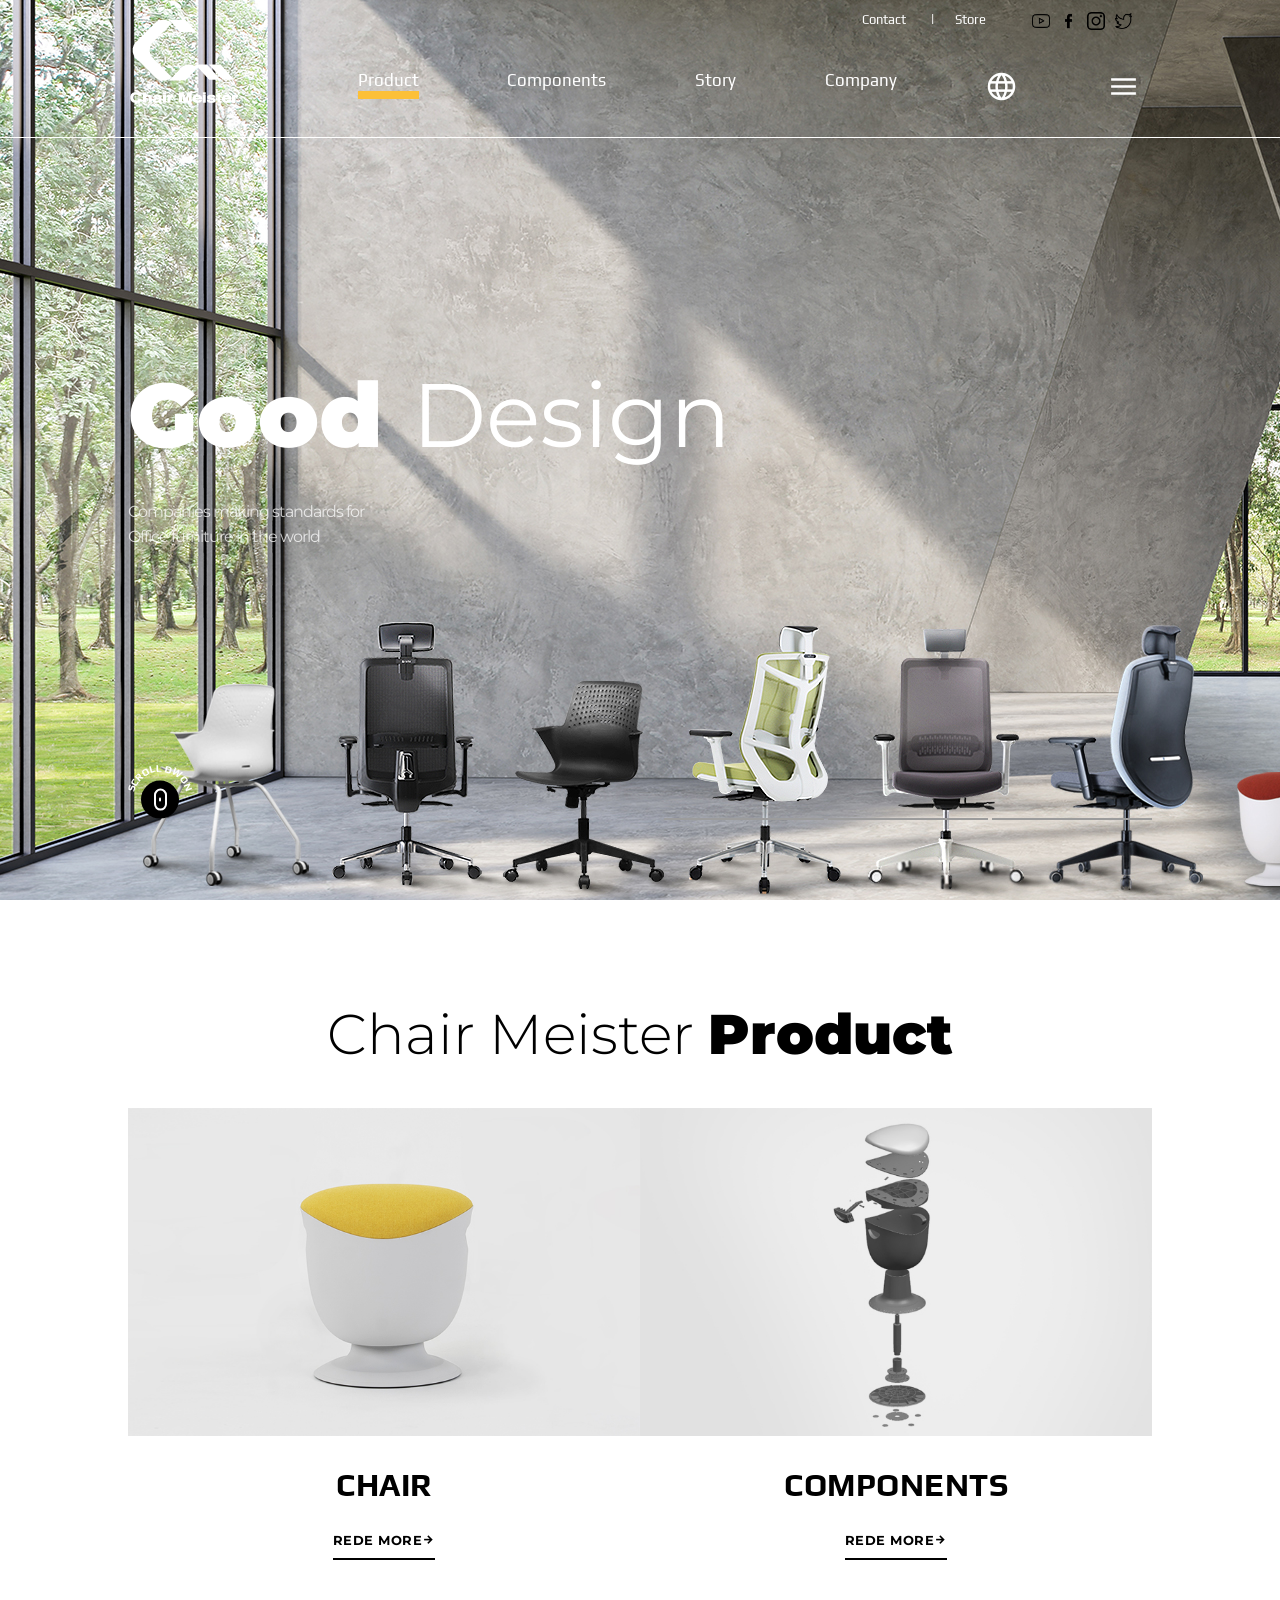
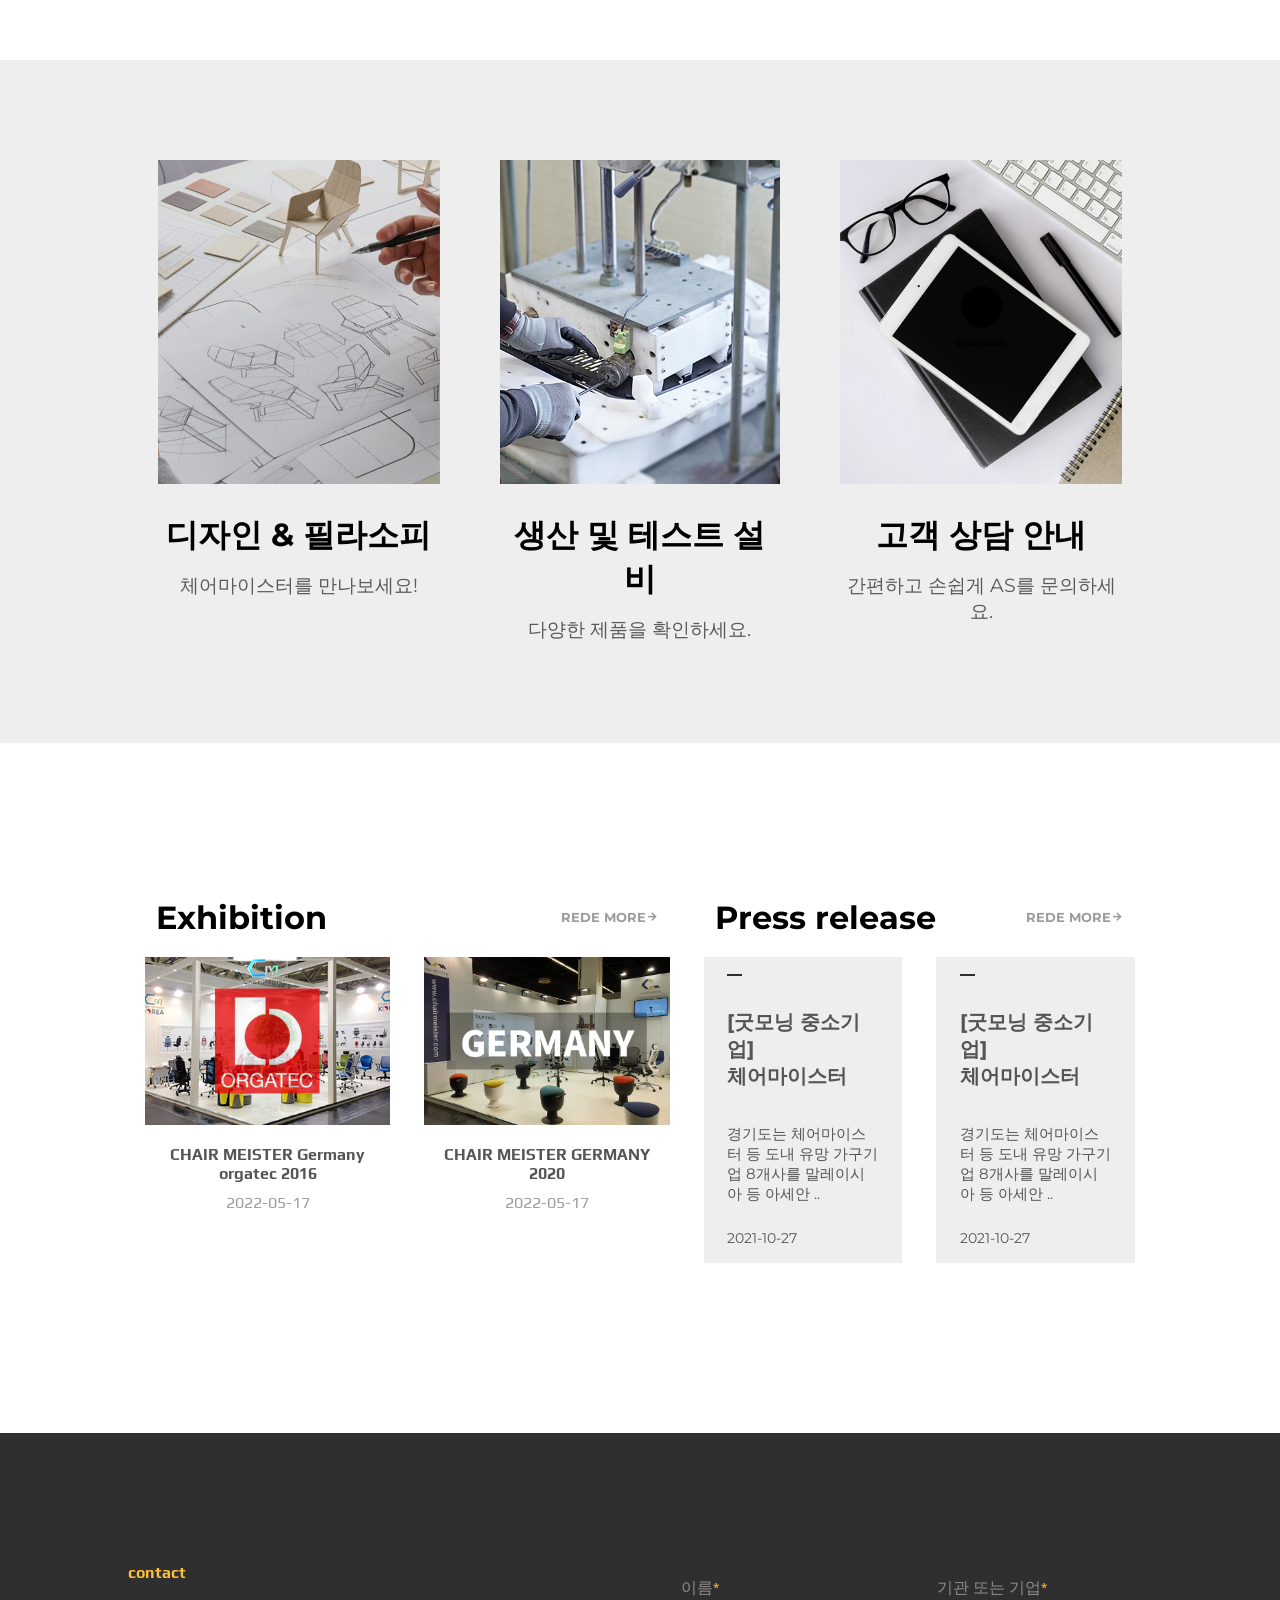
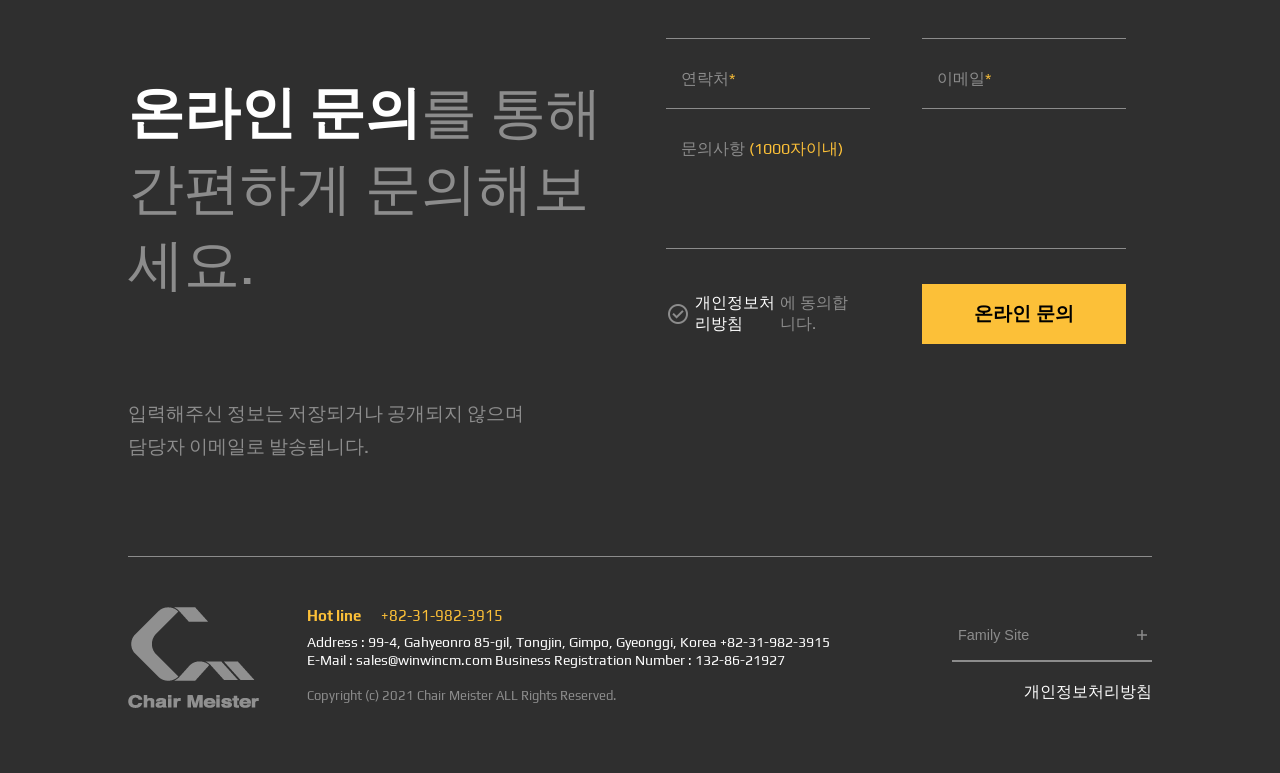
==== commit d0964770: "rink, header js add rink, header js add" ====
--- a/index.html
+++ b/index.html
@@ -5,6 +5,8 @@
     <meta http-equiv="X-UA-Compatible" content="IE=edge" />
     <meta name="viewport" content="width=device-width, initial-scale=1.0" />
     <title>main</title>
+    <script src="https://ajax.googleapis.com/ajax/libs/jquery/3.6.1/jquery.min.js"></script>
+    <script defer src="./js/index.js"></script>
     <link rel="stylesheet" href="./css/style.css" />
     <link
       rel="stylesheet"
@@ -12,145 +14,6 @@
     />
   </head>
   <body>
-    <header>
-      <div class="bg"></div>
-      <div class="visual-container">
-        <div class="visual-wrap">
-          <div class="logo">
-            <a href="#" title="logo">
-              <h1>
-                <img src="./Img/logo/logo.png" alt="" />
-              </h1>
-            </a>
-          </div>
-
-          <!--****************************** nav ************************************ -->
-          <div class="nav-wrap">
-            <div class="nav-top">
-              <!-- 퀵리스트 -->
-              <div class="quick-list">
-                <ul>
-                  <li href="#">
-                    <a href="#">Contact</a>
-                  </li>
-                  <li>
-                    <a href="#">Store</a>
-                  </li>
-                </ul>
-              </div>
-              <!-- SNS -->
-              <div class="sns">
-                <ul>
-                  <li>
-                    <a href="#">
-                      <img src="./Img/sns_icon/youtube2.png" alt="youtube" />
-                    </a>
-                  </li>
-                  <li>
-                    <a href="#">
-                      <img src="./Img/sns_icon/facebook.png" alt="youtube" />
-                    </a>
-                  </li>
-                  <li>
-                    <a href="#">
-                      <img src="./Img/sns_icon/instagram.png" alt="youtube" />
-                    </a>
-                  </li>
-                  <li>
-                    <a href="#">
-                      <img src="./Img/sns_icon/twitter.png" alt="youtube" />
-                    </a>
-                  </li>
-                </ul>
-              </div>
-            </div>
-
-            <div class="nav-bottom">
-              <ul>
-                <li>
-                  <a href="#">Product</a>
-                  <div class="nav-2dep">
-                    <ul>
-                      <li>
-                        <a href="#">Task chair</a>
-                      </li>
-                      <li>
-                        <a href="#">Multi chair</a>
-                      </li>
-                      <li>
-                        <a href="#">Stool</a>
-                      </li>
-                    </ul>
-                  </div>
-                </li>
-                <li>
-                  <a href="#">Components</a>
-                  <div class="nav-2dep">
-                    <ul>
-                      <li>
-                        <a href="#">Task chair</a>
-                      </li>
-                      <li>
-                        <a href="#">Multi chair</a>
-                      </li>
-                      <li>
-                        <a href="#">Stool</a>
-                      </li>
-                    </ul>
-                  </div>
-                </li>
-                <li>
-                  <a href="#">Story</a>
-                  <div class="nav-2dep">
-                    <ul>
-                      <li>
-                        <a href="#">디자인&필라소피</a>
-                      </li>
-                      <li>
-                        <a href="#">생산 및 테스트설비</a>
-                      </li>
-                      <li>
-                        <a href="#">해외시장 개척</a>
-                      </li>
-                      <li>
-                        <a href="#">국내 해외 납품사례</a>
-                      </li>
-                    </ul>
-                  </div>
-                </li>
-                <li>
-                  <a href="#">Company</a>
-                  <div class="nav-2dep">
-                    <ul>
-                      <li>
-                        <a href="#">회사개요</a>
-                      </li>
-                      <li>
-                        <a href="#">연혁</a>
-                      </li>
-                      <li>
-                        <a href="#">사업장 안내</a>
-                      </li>
-                    </ul>
-                  </div>
-                </li>
-                <li>
-                  <a href="#">
-                    <span class="material-symbols-outlined"> language </span>
-                  </a>
-                </li>
-                <li>
-                  <a href="#">
-                    <span class="material-symbols-outlined"> menu </span>
-                  </a>
-                </li>
-              </ul>
-            </div>
-          </div>
-        </div>
-      </div>
-    </header>
-
     <div class="main-container">
       <div class="main-contents-wrap">
         <div class="visual-wrap">
@@ -340,109 +203,6 @@
       </div>
     </div>
 
-    <footer>
-      <div class="footer-container">
-        <div class="footer-top-wrap">
-          <div class="footer-top">
-            <div class="footer-top-left">
-              <!-- 푸터 왼쪽 -->
-              <span>contact</span>
-              <h5>
-                <span>온라인 문의</span>를 통해 <br />
-                간편하게 문의해보세요.
-              </h5>
-              <p>
-                입력해주신 정보는 저장되거나 공개되지 않으며 <br />
-                담당자 이메일로 발송됩니다.
-              </p>
-            </div>
-            <!-- 푸터 오른쪽 -->
-            <form class="footer-top-right">
-              <div class="footer-top-contents">
-                <ul>
-                  <li>
-                    <div>이름<span>*</span></div>
-                    <input type="text" />
-                  </li>
-                  <li>
-                    <div>기관 또는 기업<span>*</span></div>
-                    <input type="text" />
-                  </li>
-                  <li>
-                    <div>연락처<span>*</span></div>
-                    <input type="text" />
-                  </li>
-                  <li>
-                    <div>이메일<span>*</span></div>
-                    <input type="text" />
-                  </li>
-                  <li>
-                    <div>문의사항 <span>(1000자이내)</span></div>
-                    <textarea name="" id="" cols="30" rows="10"></textarea>
-                  </li>
-                </ul>
-                <div class="footer-contact-btn">
-                  <div class="agree-check-box">
-                    <input type="check-box" id="onlineAgree" />
-                    <label for="onlineAgree">
-                      <span class="material-symbols-outlined">
-                        check_circle
-                      </span>
-                      <a href="#">개인정보처리방침</a>에 동의합니다.
-                    </label>
-                  </div>
-                  <button type="button">온라인 문의</button>
-                </div>
-              </div>
-            </form>
-          </div>
-        </div>
-        <div class="footer-bottom-container">
-          <div class="footer-bottom-wrap">
-            <div class="footer-bottom-left-wrap">
-              <div class="footer-bottom-left">
-                <img src="./Img/logo/footer_logo.png" alt="logo" />
-                <div class="footer-adress">
-                  <div class="footer-adress-text">
-                    <p><span>Hot line</span>+82-31-982-3915</p>
-                  </div>
-                  <div class="footer-adress-text">
-                    <p>
-                      <span
-                        >Address : 99-4, Gahyeonro 85-gil, Tongjin, Gimpo,
-                        Gyeonggi, Korea </span
-                      >+82-31-982-3915
-                    </p>
-                  </div>
-                  <div class="footer-adress-text">
-                    <p>
-                      <span> E-Mail : sales@winwincm.com</span>
-                      Business Registration Number : 132-86-21927
-                    </p>
-                  </div>
-                  <div class="footer-copyright">
-                    Copyright (c) 2021 Chair Meister ALL Rights Reserved.
-                  </div>
-                </div>
-              </div>
-            </div>
-            <div class="footer-bottom-right">
-              <div class="family-site-wrap">
-                <div class="family-site-box">
-                  <button>Family Site</button>
-                  <span class="material-symbols-outlined"> add </span>
-                  <ul>
-                    <li><a href="#">Family Site1</a></li>
-                    <li><a href="#">Family Site2</a></li>
-                    <li><a href="#">Family Site3</a></li>
-                  </ul>
-                </div>
-                <div class="personal"><a href="#">개인정보처리방침</a></div>
-              </div>
-            </div>
-          </div>
-        </div>
-      </div>
-    </footer>
+    
   </body>
 </html>
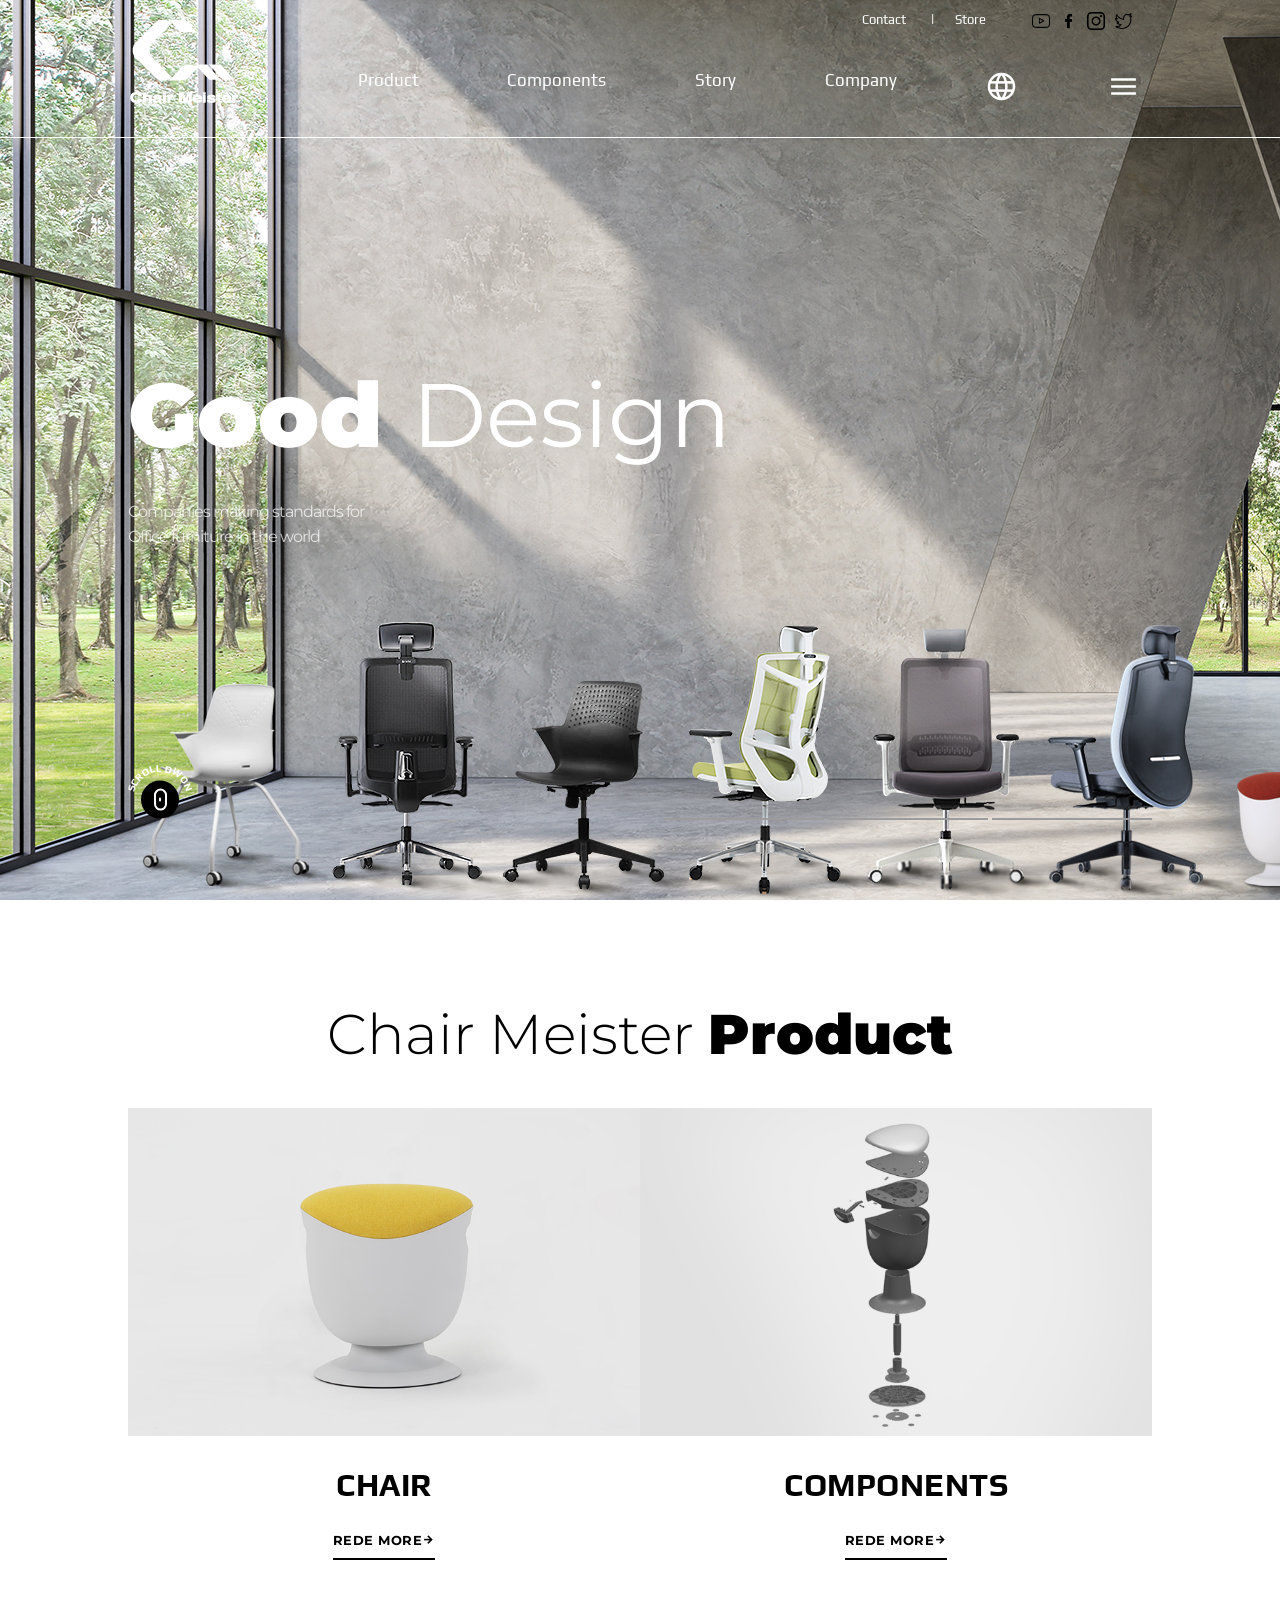
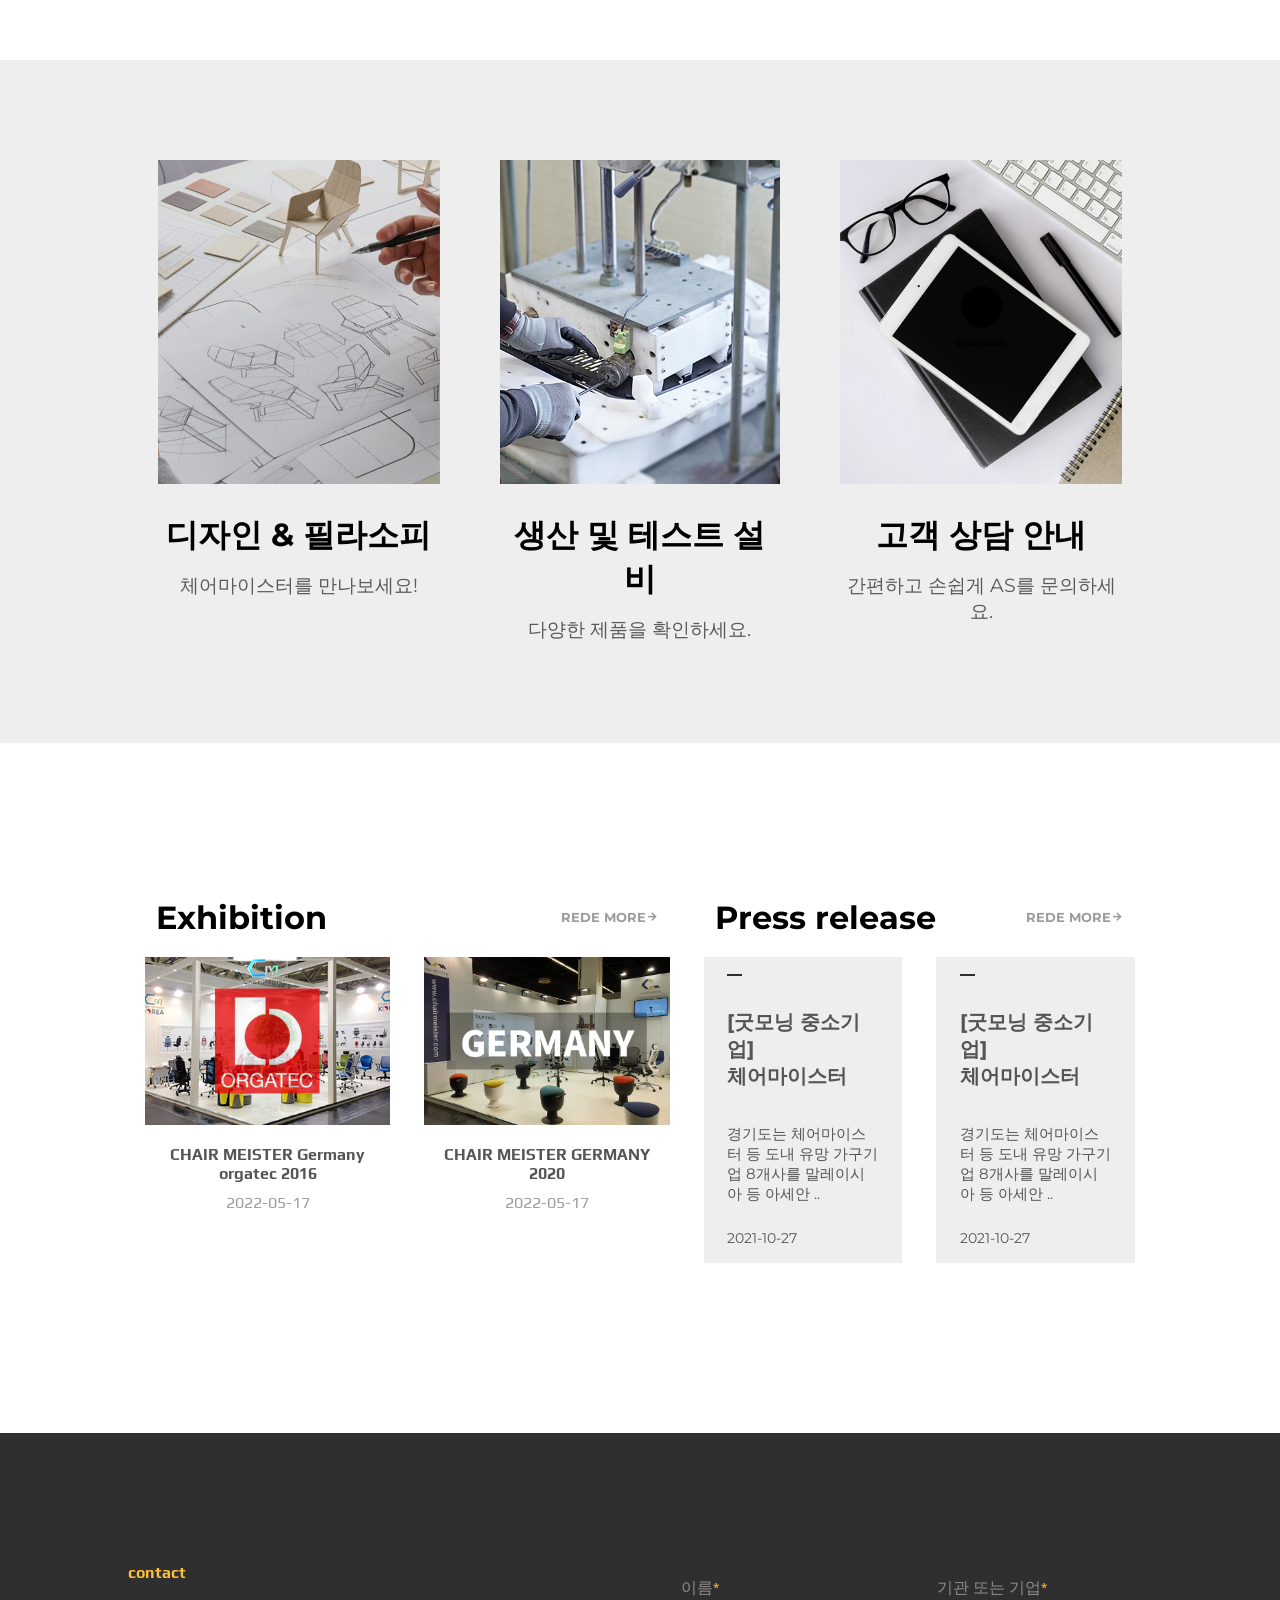
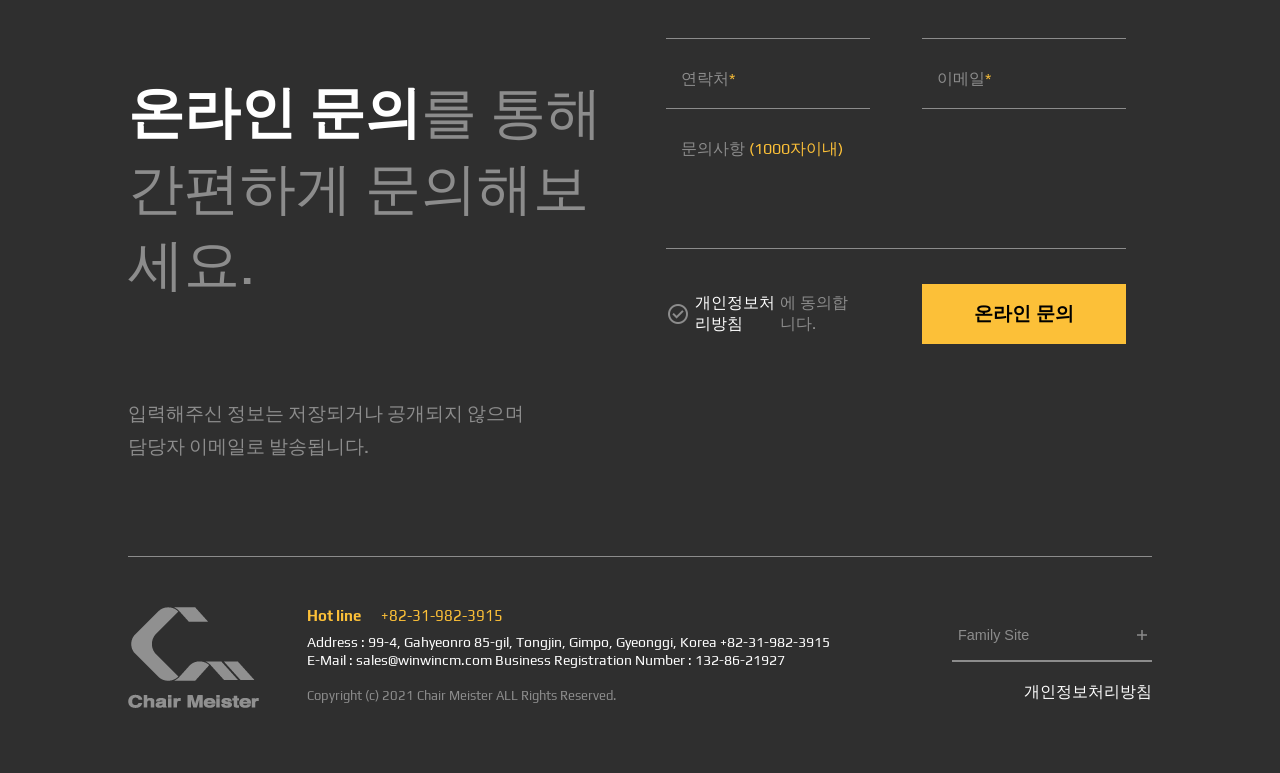
==== commit 587b9850: "add 2022-12-16 add 2022-12-16" ====
--- a/index.html
+++ b/index.html
@@ -12,6 +12,7 @@
       rel="stylesheet"
       href="https://fonts.googleapis.com/css2?family=Material+Symbols+Outlined:opsz,wght,FILL,GRAD@48,400,0,0"
     />
+    <script src="./js/main.js"></script>
   </head>
   <body>
     <div class="main-container">
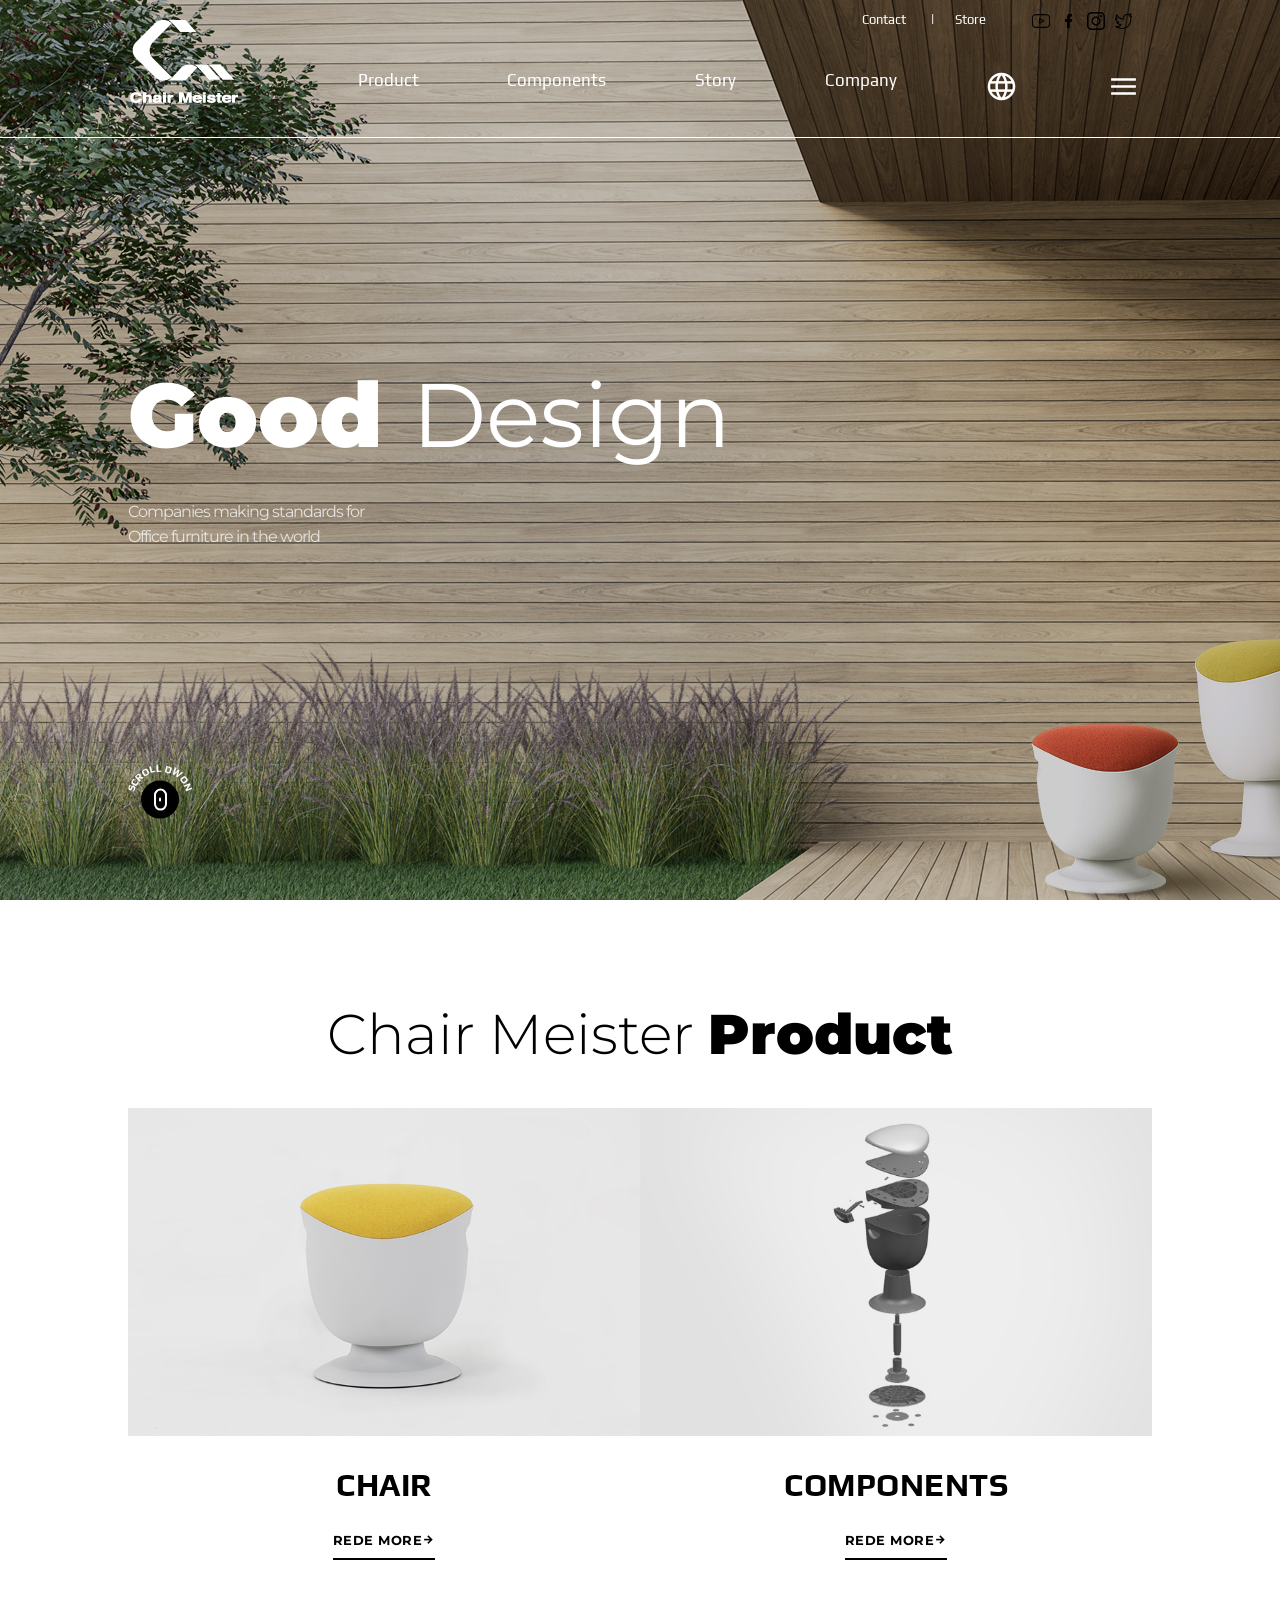
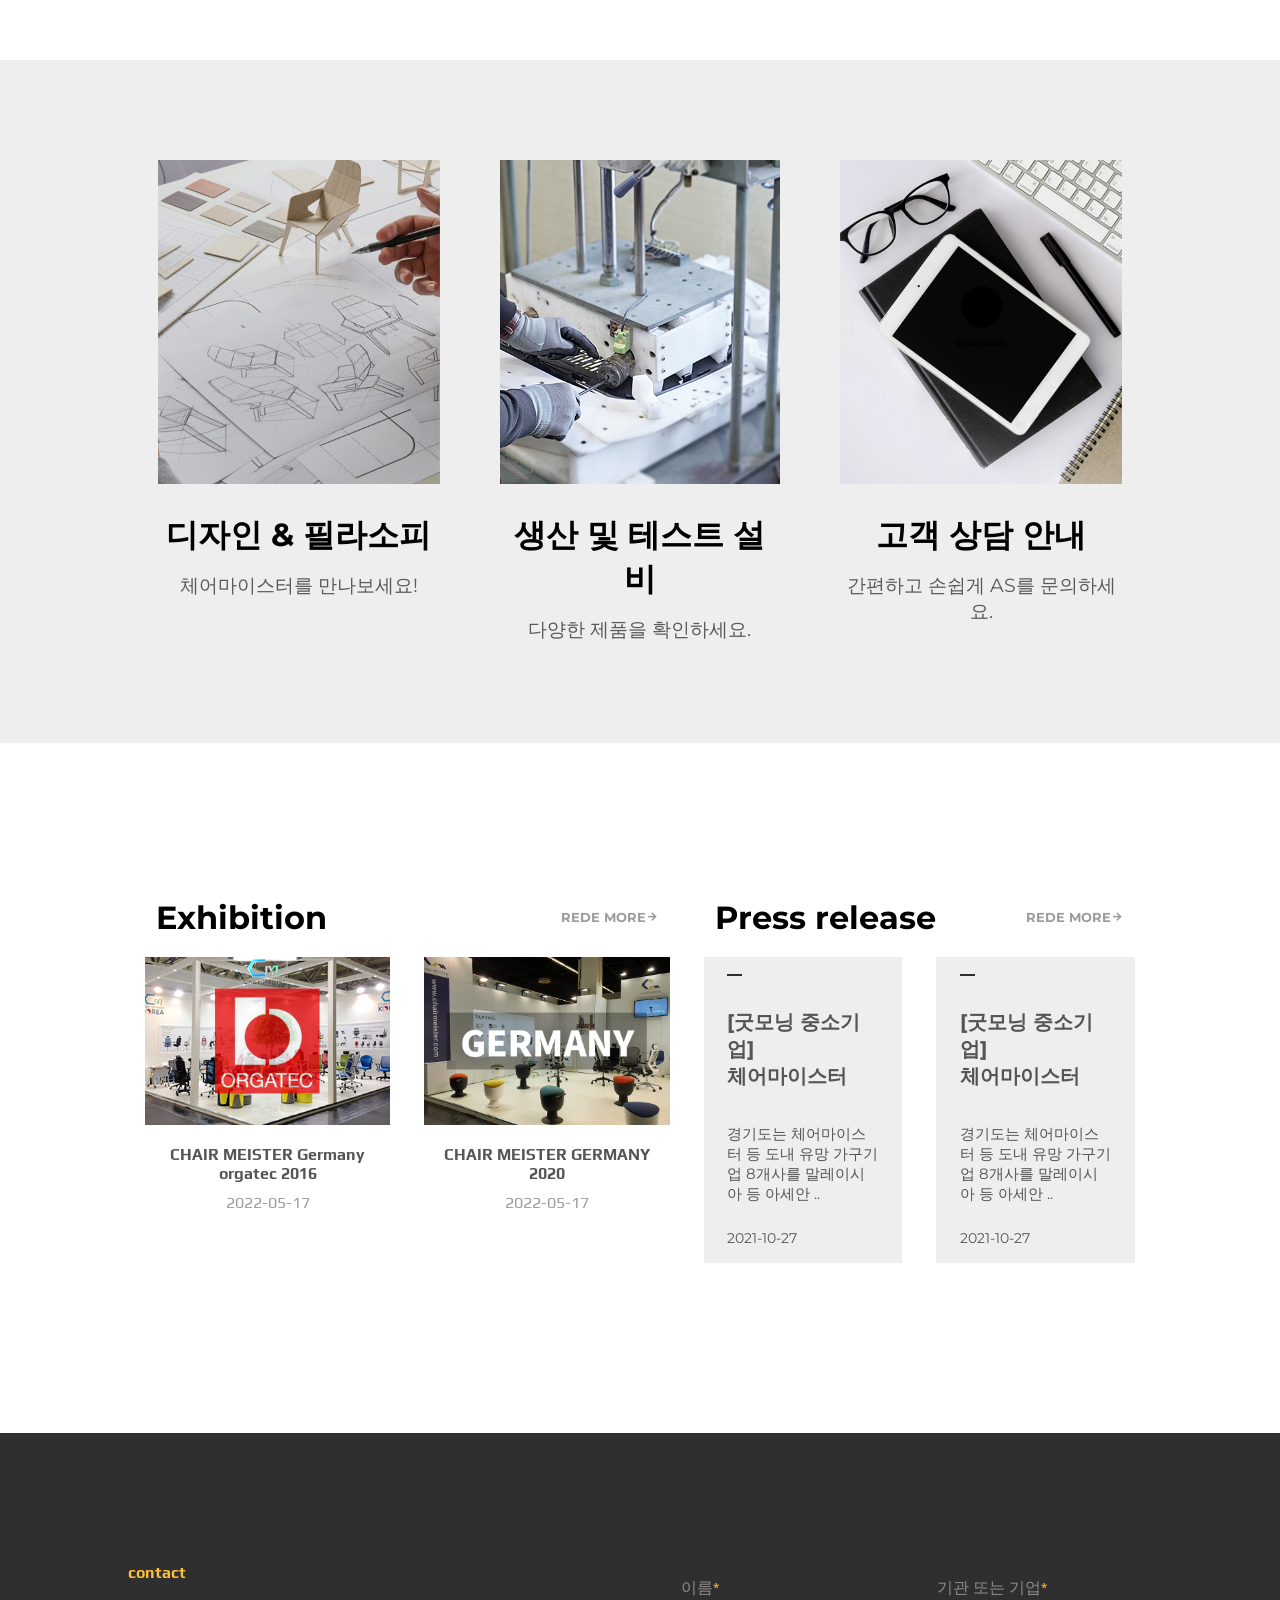
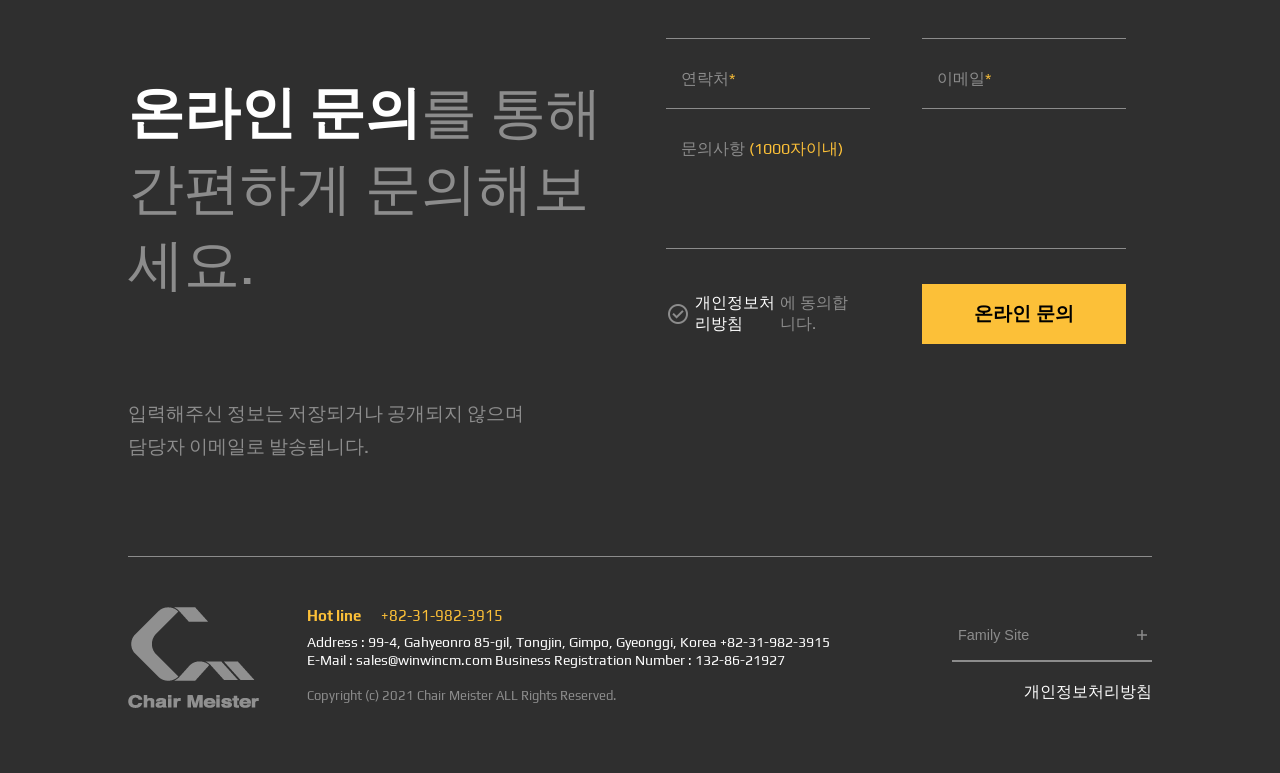
==== commit 162bcba1: "Finish?? Finish??" ====
--- a/index.html
+++ b/index.html
@@ -7,25 +7,30 @@
     <title>main</title>
     <script src="https://ajax.googleapis.com/ajax/libs/jquery/3.6.1/jquery.min.js"></script>
     <script defer src="./js/index.js"></script>
-    <link rel="stylesheet" href="./css/style.css" />
+    <script src="https://cdn.jsdelivr.net/npm/swiper/swiper-bundle.min.js"></script>
+    <script src="./js/main02.js"></script>
     <link
       rel="stylesheet"
       href="https://fonts.googleapis.com/css2?family=Material+Symbols+Outlined:opsz,wght,FILL,GRAD@48,400,0,0"
     />
-    <script src="./js/main.js"></script>
+    <link
+      rel="stylesheet"
+      href="https://cdn.jsdelivr.net/npm/swiper/swiper-bundle.min.css"
+    />
+    <link rel="stylesheet" href="./css/style.css" />
   </head>
   <body>
     <div class="main-container">
       <div class="main-contents-wrap">
-        <div class="visual-wrap">
-          <div class="visual-img-wrap">
-            <figure>
+        <div class="visual-wrap swiper">
+          <div class="visual-img-wrap swiper-wrapper">
+            <figure class="swiper-slide">
               <img src="./Img/main_visual/main_visual_01.jpg" alt="" />
             </figure>
-            <figure>
+            <figure class="swiper-slide">
               <img src="./Img/main_visual/main_visual_02.jpg" alt="" />
             </figure>
-            <figure>
+            <figure class="swiper-slide">
               <img src="./Img/main_visual/main_visual_03.jpg" alt="" />
             </figure>
           </div>
@@ -47,9 +52,10 @@
                 </div>
               </div>
               <div class="bars">
+                <div class="swiper-pagination"></div>
+                <!-- <span></span>
                 <span></span>
-                <span></span>
-                <span></span>
+                <span></span> -->
               </div>
             </div>
           </div>
@@ -57,7 +63,7 @@
 
         <div class="main-product-container">
           <div class="main-product-wrap">
-            <div class="main-product-title">
+            <div class="main-product-title" style="opacity: 0">
               <h2>Chair Meister <span>Product</span></h2>
             </div>
             <ul>
@@ -124,7 +130,7 @@
         </div>
 
         <div class="main-exhibition-container">
-          <div class="main-exhibition-wrap">
+          <div class="main-exhibition-wrap" style="opacity: 0">
             <div class="exhibition">
               <div class="ex-title">
                 <p>Exhibition</p>
@@ -203,7 +209,5 @@
         </div>
       </div>
     </div>
-
-    
   </body>
 </html>
--- a/css/style.css
+++ b/css/style.css
@@ -15,15 +15,15 @@
 }
 .main-container .main-contents-wrap .visual-wrap figure {
   width: 100%;
+}
+.main-container .main-contents-wrap .visual-wrap figure img {
+  width: auto;
+}
+.main-container .main-contents-wrap .visual-wrap .visual-text-container {
+  z-index: 4;
   position: absolute;
   left: 0;
   top: 0;
-}
-.main-container .main-contents-wrap .visual-wrap figure img {
-  width: auto;
-}
-.main-container .main-contents-wrap .visual-wrap .visual-text-container {
-  position: relative;
   width: 100%;
   height: 100vh;
 }
@@ -53,6 +53,7 @@
   bottom: 15%;
 }
 .main-container .main-contents-wrap .visual-wrap .icons-container .icons {
+  z-index: 4;
   position: absolute;
   width: 80%;
   right: 10%;
@@ -97,12 +98,35 @@
   border-radius: 10px;
 }
 .main-container .main-contents-wrap .visual-wrap .icons-container .icons .bars {
-  padding-top: 40px;
-}
-.main-container .main-contents-wrap .visual-wrap .icons-container .icons .bars span {
+  position: absolute;
+  bottom: 0;
+  right: 20%;
+}
+.main-container .main-contents-wrap .visual-wrap .icons-container .icons .bars .swiper-pagination {
   display: inline-block;
-  width: 10rem;
-  border: 1px solid #9c9c9c;
+  width: 20rem;
+  font-size: 0;
+}
+.main-container .main-contents-wrap .visual-wrap .icons-container .icons .bars .swiper-pagination .swiper-pagination-bullet {
+  display: inline-block;
+  width: 30%;
+  height: 2px;
+  border-radius: 0;
+  opacity: 1;
+  margin: 0 5px;
+  background-color: rgba(255, 255, 255, 0.2);
+  text-align: left;
+}
+.main-container .main-contents-wrap .visual-wrap .icons-container .icons .bars .swiper-pagination .swiper-pagination-bullet::after {
+  content: "";
+  width: 0%;
+  height: 100%;
+  display: inline-block;
+  background-color: #fff !important;
+}
+.main-container .main-contents-wrap .visual-wrap .icons-container .icons .bars .swiper-pagination .swiper-pagination-bullet.swiper-pagination-bullet-active::after {
+  width: 100%;
+  transition: all 2.5s;
 }
 .main-container .main-contents-wrap .main-product-container {
   width: 100%;
@@ -200,6 +224,7 @@
   width: 80%;
   margin: 0 auto;
   display: flex;
+  transition: 2000ms;
 }
 .main-container .main-contents-wrap .main-exhibition-container .main-exhibition-wrap .exhibition {
   width: 60%;
@@ -421,6 +446,7 @@
     display: flex;
     justify-content: center;
     margin-bottom: 40px;
+    transition: 2000ms;
   }
   .main-container .main-contents-wrap .main-product-container .main-product-wrap .main-product-title h2 {
     font-size: 3rem;
